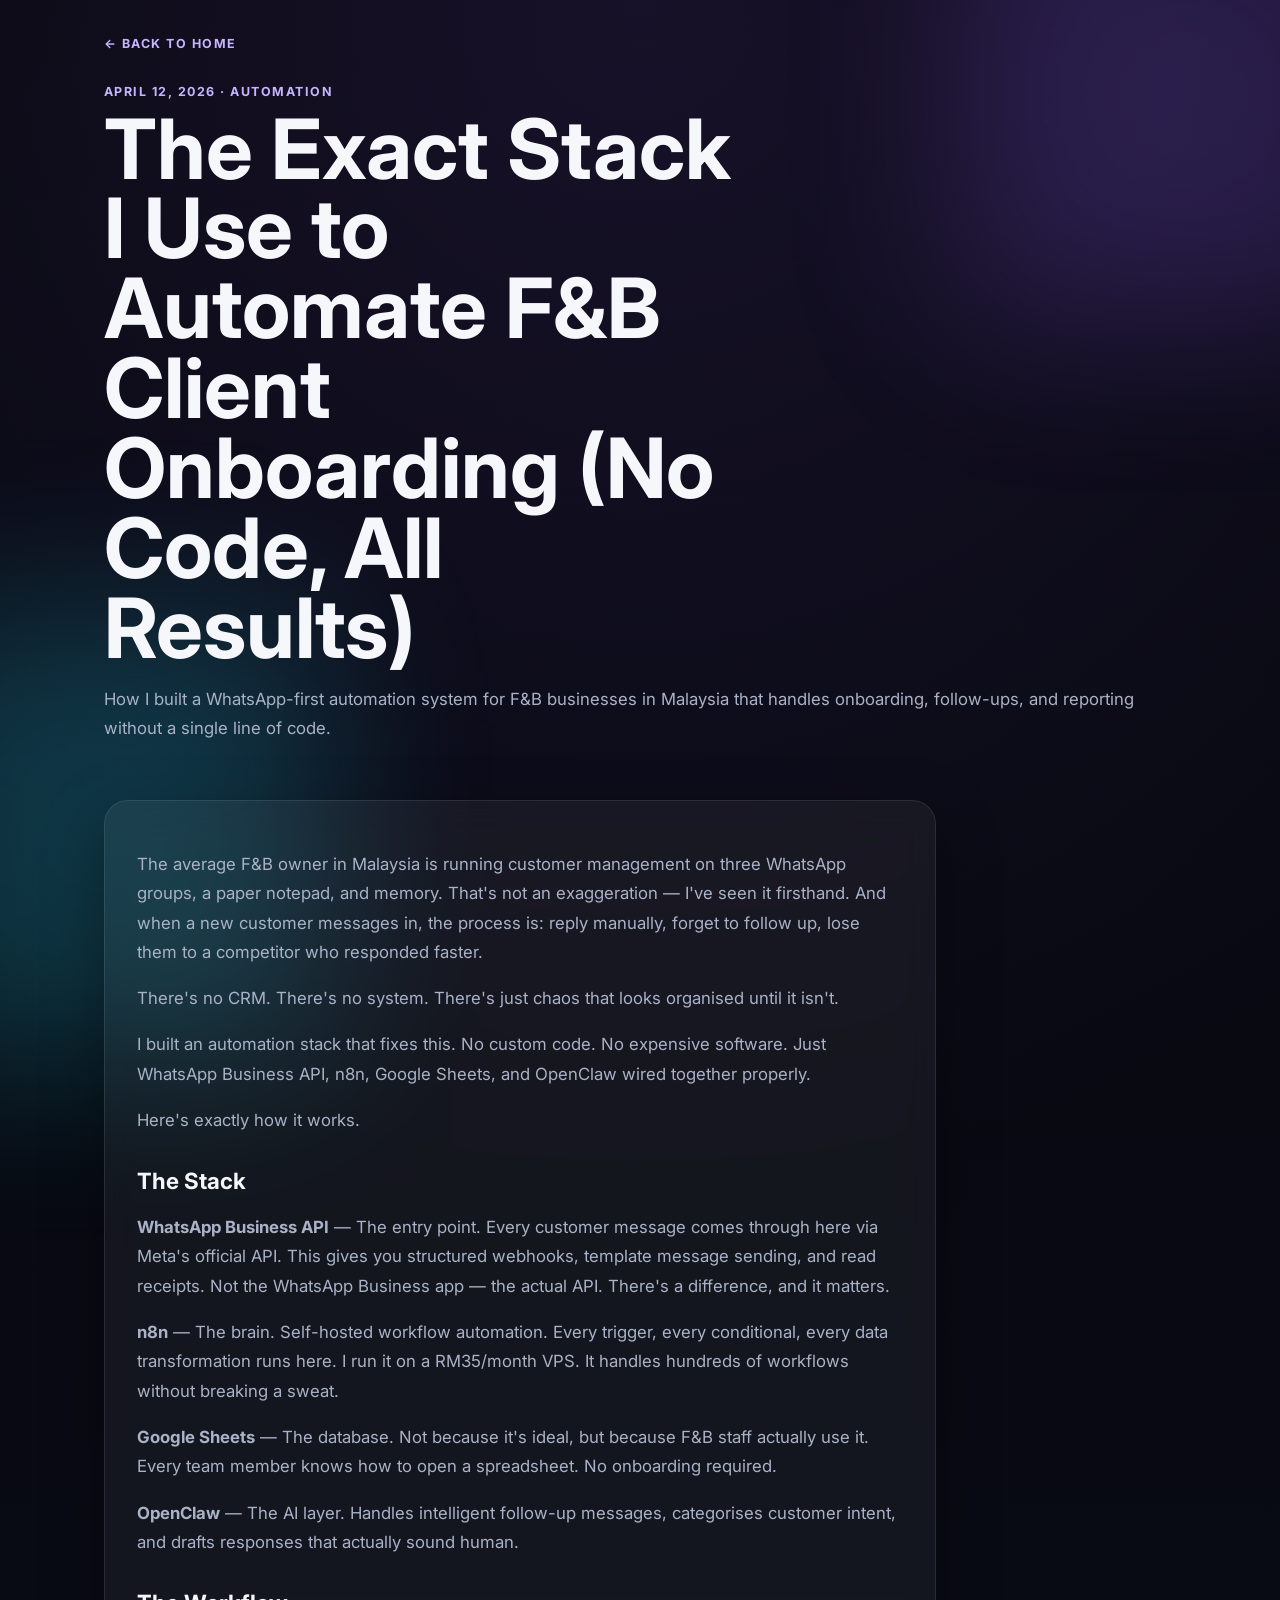
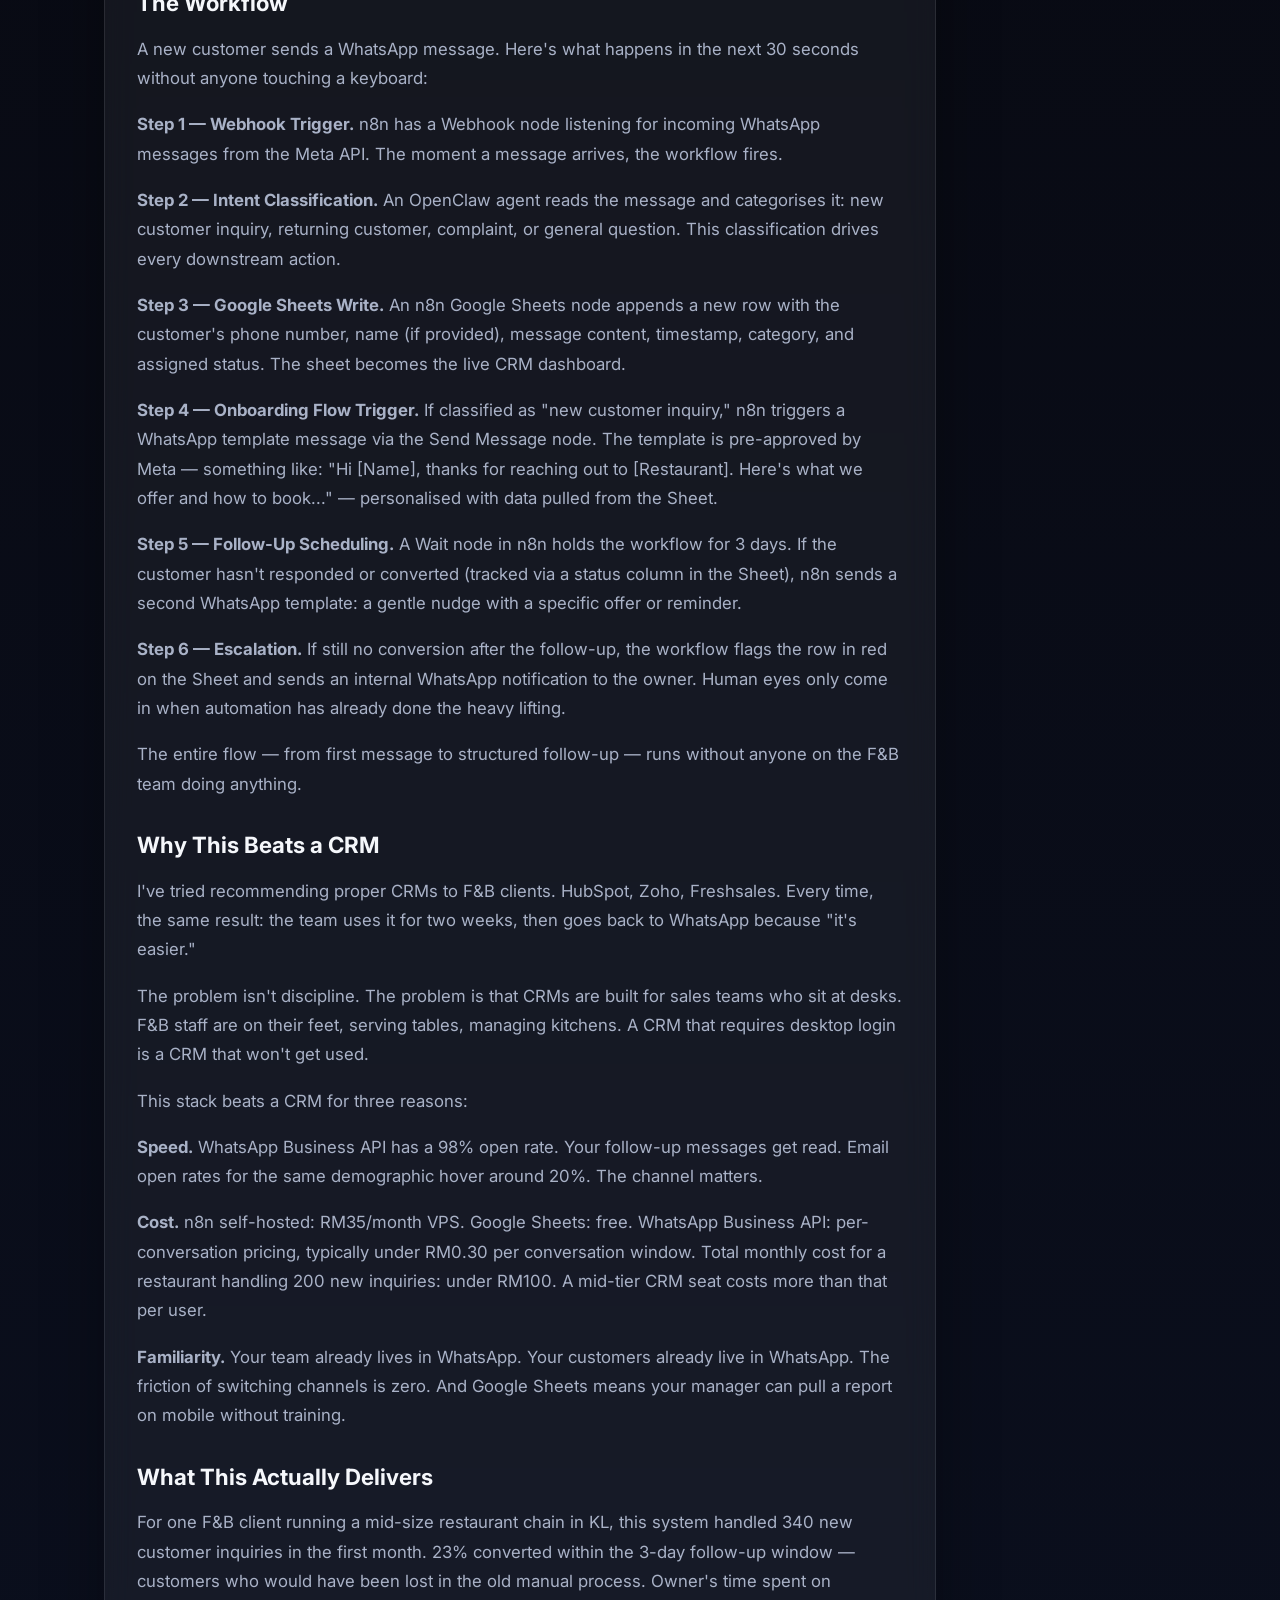
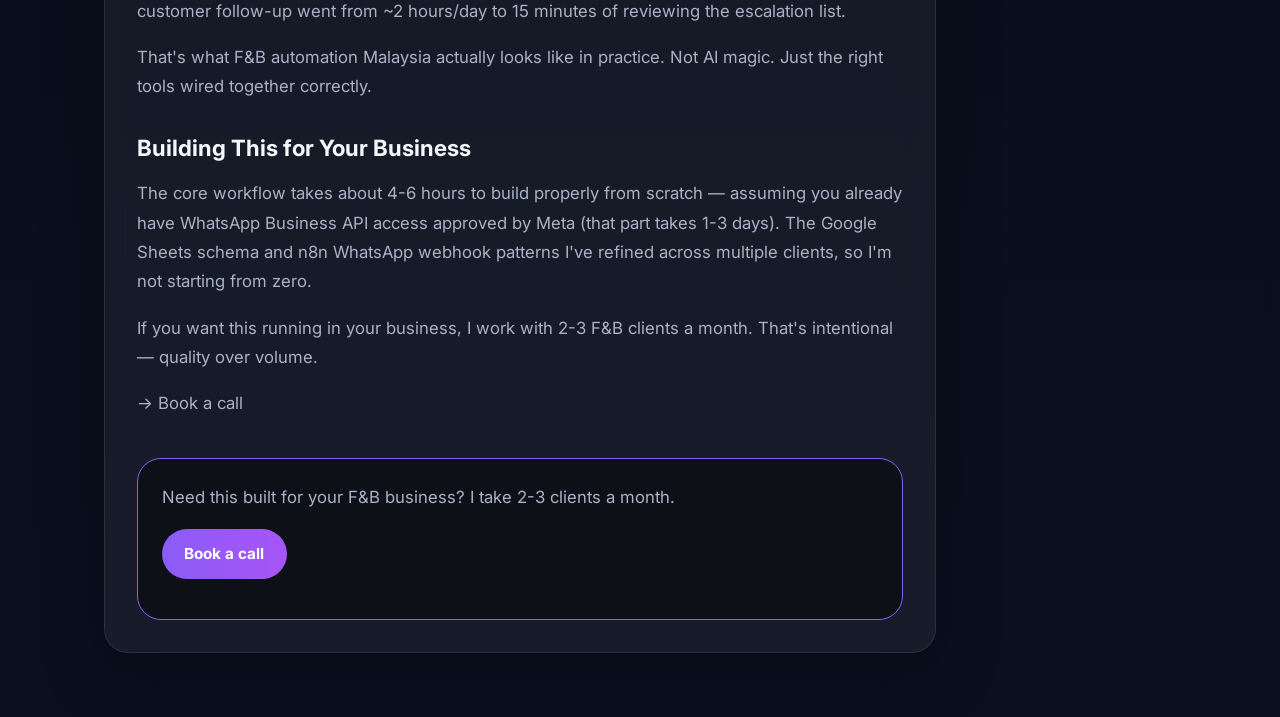
==== posts/fb-automation-stack.html @ 64495a8f "Content engine: Markdown pipeline + 2 real posts + LinkedIn drafts + CTA styles" ====
<!DOCTYPE html>
<html lang="en">
  <head>
    <meta charset="UTF-8" />
    <meta name="viewport" content="width=device-width, initial-scale=1.0" />
    <title>The Exact Stack I Use to Automate F&B Client Onboarding (No Code, All Results) — Bijou</title>
    <meta name="description" content="How I built a WhatsApp-first automation system for F&B businesses in Malaysia that handles onboarding, follow-ups, and reporting without a single line of code." />
    <link rel="preconnect" href="https://fonts.googleapis.com" />
    <link rel="preconnect" href="https://fonts.gstatic.com" crossorigin />
    <link
      href="https://fonts.googleapis.com/css2?family=Inter:wght@400;500;600;700;800&display=swap"
      rel="stylesheet"
    />
    <link rel="stylesheet" href="../style.css" />
  </head>
  <body>
    <div class="bg-glow bg-glow-1"></div>
    <div class="bg-glow bg-glow-2"></div>

    <main class="post-shell">
      <a class="back-link" href="../index.html">← Back to home</a>

      <section class="post-hero">
        <div class="post-meta">April 12, 2026 · Automation</div>
        <h1>The Exact Stack I Use to Automate F&B Client Onboarding (No Code, All Results)</h1>
        <p class="post-subtitle">How I built a WhatsApp-first automation system for F&B businesses in Malaysia that handles onboarding, follow-ups, and reporting without a single line of code.</p>
      </section>

      <article class="post-article">
        <div class="post-body">
<p>The average F&B owner in Malaysia is running customer management on three WhatsApp groups, a paper notepad, and memory. That's not an exaggeration — I've seen it firsthand. And when a new customer messages in, the process is: reply manually, forget to follow up, lose them to a competitor who responded faster.</p>

<p>There's no CRM. There's no system. There's just chaos that looks organised until it isn't.</p>

<p>I built an automation stack that fixes this. No custom code. No expensive software. Just WhatsApp Business API, n8n, Google Sheets, and OpenClaw wired together properly.</p>

<p>Here's exactly how it works.</p>

<h2>The Stack</h2>

<p><strong>WhatsApp Business API</strong> — The entry point. Every customer message comes through here via Meta's official API. This gives you structured webhooks, template message sending, and read receipts. Not the WhatsApp Business app — the actual API. There's a difference, and it matters.</p>

<p><strong>n8n</strong> — The brain. Self-hosted workflow automation. Every trigger, every conditional, every data transformation runs here. I run it on a RM35/month VPS. It handles hundreds of workflows without breaking a sweat.</p>

<p><strong>Google Sheets</strong> — The database. Not because it's ideal, but because F&B staff actually use it. Every team member knows how to open a spreadsheet. No onboarding required.</p>

<p><strong>OpenClaw</strong> — The AI layer. Handles intelligent follow-up messages, categorises customer intent, and drafts responses that actually sound human.</p>

<h2>The Workflow</h2>

<p>A new customer sends a WhatsApp message. Here's what happens in the next 30 seconds without anyone touching a keyboard:</p>

<p><strong>Step 1 — Webhook Trigger.</strong> n8n has a Webhook node listening for incoming WhatsApp messages from the Meta API. The moment a message arrives, the workflow fires.</p>

<p><strong>Step 2 — Intent Classification.</strong> An OpenClaw agent reads the message and categorises it: new customer inquiry, returning customer, complaint, or general question. This classification drives every downstream action.</p>

<p><strong>Step 3 — Google Sheets Write.</strong> An n8n Google Sheets node appends a new row with the customer's phone number, name (if provided), message content, timestamp, category, and assigned status. The sheet becomes the live CRM dashboard.</p>

<p><strong>Step 4 — Onboarding Flow Trigger.</strong> If classified as "new customer inquiry," n8n triggers a WhatsApp template message via the Send Message node. The template is pre-approved by Meta — something like: "Hi [Name], thanks for reaching out to [Restaurant]. Here's what we offer and how to book..." — personalised with data pulled from the Sheet.</p>

<p><strong>Step 5 — Follow-Up Scheduling.</strong> A Wait node in n8n holds the workflow for 3 days. If the customer hasn't responded or converted (tracked via a status column in the Sheet), n8n sends a second WhatsApp template: a gentle nudge with a specific offer or reminder.</p>

<p><strong>Step 6 — Escalation.</strong> If still no conversion after the follow-up, the workflow flags the row in red on the Sheet and sends an internal WhatsApp notification to the owner. Human eyes only come in when automation has already done the heavy lifting.</p>

<p>The entire flow — from first message to structured follow-up — runs without anyone on the F&B team doing anything.</p>

<h2>Why This Beats a CRM</h2>

<p>I've tried recommending proper CRMs to F&B clients. HubSpot, Zoho, Freshsales. Every time, the same result: the team uses it for two weeks, then goes back to WhatsApp because "it's easier."</p>

<p>The problem isn't discipline. The problem is that CRMs are built for sales teams who sit at desks. F&B staff are on their feet, serving tables, managing kitchens. A CRM that requires desktop login is a CRM that won't get used.</p>

<p>This stack beats a CRM for three reasons:</p>

<p><strong>Speed.</strong> WhatsApp Business API has a 98% open rate. Your follow-up messages get read. Email open rates for the same demographic hover around 20%. The channel matters.</p>

<p><strong>Cost.</strong> n8n self-hosted: RM35/month VPS. Google Sheets: free. WhatsApp Business API: per-conversation pricing, typically under RM0.30 per conversation window. Total monthly cost for a restaurant handling 200 new inquiries: under RM100. A mid-tier CRM seat costs more than that per user.</p>

<p><strong>Familiarity.</strong> Your team already lives in WhatsApp. Your customers already live in WhatsApp. The friction of switching channels is zero. And Google Sheets means your manager can pull a report on mobile without training.</p>

<h2>What This Actually Delivers</h2>

<p>For one F&B client running a mid-size restaurant chain in KL, this system handled 340 new customer inquiries in the first month. 23% converted within the 3-day follow-up window — customers who would have been lost in the old manual process. Owner's time spent on customer follow-up went from ~2 hours/day to 15 minutes of reviewing the escalation list.</p>

<p>That's what F&B automation Malaysia actually looks like in practice. Not AI magic. Just the right tools wired together correctly.</p>

<h2>Building This for Your Business</h2>

<p>The core workflow takes about 4-6 hours to build properly from scratch — assuming you already have WhatsApp Business API access approved by Meta (that part takes 1-3 days). The Google Sheets schema and n8n WhatsApp webhook patterns I've refined across multiple clients, so I'm not starting from zero.</p>

<p>If you want this running in your business, I work with 2-3 F&B clients a month. That's intentional — quality over volume.</p>

<p>→ <a href="mailto:jewel@w3j.dev">Book a call</a></p>
<div class="cta-box">
  <p>Need this built for your F&B business? I take 2-3 clients a month.</p>
  <p><a href="mailto:jewel@w3j.dev">Book a call</a></p>
</div>
        </div>
      </article>
    </main>
  </body>
</html>
---- style.css ----
:root {
  --bg: #09090f;
  --panel: rgba(255, 255, 255, 0.05);
  --panel-border: rgba(255, 255, 255, 0.09);
  --text: #f5f7fb;
  --muted: #a9b2c7;
  --accent: #8b5cf6;
  --accent-2: #22d3ee;
  --shadow: 0 20px 60px rgba(0, 0, 0, 0.35);
}

* { box-sizing: border-box; }
html { scroll-behavior: smooth; }
body {
  margin: 0;
  font-family: 'Inter', system-ui, sans-serif;
  background:
    radial-gradient(circle at top, rgba(139, 92, 246, 0.12), transparent 30%),
    linear-gradient(180deg, #07070c 0%, #0b1020 100%);
  color: var(--text);
  min-height: 100vh;
}

a { color: inherit; text-decoration: none; }

.bg-glow {
  position: fixed;
  inset: auto;
  width: 28rem;
  height: 28rem;
  filter: blur(90px);
  opacity: 0.22;
  pointer-events: none;
  z-index: 0;
}
.bg-glow-1 { top: -8rem; right: -8rem; background: var(--accent); }
.bg-glow-2 { bottom: -10rem; left: -8rem; background: var(--accent-2); }

.site-header,
main,
.post-shell {
  position: relative;
  z-index: 1;
}

.site-header {
  max-width: 1120px;
  margin: 0 auto;
  padding: 1.25rem 1.5rem;
  display: flex;
  justify-content: space-between;
  align-items: center;
}

.site-header nav {
  display: flex;
  gap: 1rem;
}

.site-header nav a,
.brand {
  color: var(--muted);
  font-weight: 600;
}

.brand {
  color: white;
  letter-spacing: 0.18em;
}

main,
.post-shell {
  max-width: 1120px;
  margin: 0 auto;
  padding: 1.5rem;
}

.hero {
  padding: 5rem 0 4rem;
}

.eyebrow,
.section-label,
.post-meta,
.back-link {
  color: #c6b5ff;
  text-transform: uppercase;
  letter-spacing: 0.12em;
  font-size: 0.78rem;
  font-weight: 700;
}

.hero h1,
.post-hero h1 {
  margin: 0.6rem 0 1rem;
  font-size: clamp(2.7rem, 7vw, 5.2rem);
  line-height: 0.96;
  max-width: 12ch;
}

.hero-copy,
.post-subtitle,
.post-body p,
.two-col p,
.post-card p {
  color: var(--muted);
  line-height: 1.75;
  font-size: 1.05rem;
}

.hero-copy {
  max-width: 46rem;
}

.hero-actions {
  display: flex;
  gap: 1rem;
  margin-top: 2rem;
  flex-wrap: wrap;
}

.btn {
  display: inline-flex;
  align-items: center;
  justify-content: center;
  padding: 0.95rem 1.2rem;
  border-radius: 999px;
  font-weight: 700;
  transition: transform 0.18s ease, border-color 0.18s ease;
}

.btn:hover,
.post-card:hover,
.post-link:hover { transform: translateY(-1px); }

.btn-primary {
  background: linear-gradient(90deg, var(--accent), #a855f7);
  color: white;
  box-shadow: var(--shadow);
}

.btn-secondary {
  border: 1px solid var(--panel-border);
  background: rgba(255, 255, 255, 0.03);
}

.panel,
.post-card,
.post-article {
  background: var(--panel);
  border: 1px solid var(--panel-border);
  backdrop-filter: blur(16px);
  border-radius: 24px;
  box-shadow: var(--shadow);
}

.two-col {
  display: grid;
  grid-template-columns: 1.2fr 1fr;
  gap: 2rem;
  padding: 2rem;
  margin: 1rem 0 3rem;
}

.posts-section { padding-bottom: 3rem; }
.section-head h2,
.two-col h2 {
  margin: 0.2rem 0 0;
  font-size: clamp(1.6rem, 4vw, 2.5rem);
}

.post-card {
  padding: 1.6rem;
  max-width: 44rem;
}

.post-card h3 {
  margin: 0.4rem 0 0.75rem;
  font-size: 1.6rem;
}

.post-link {
  display: inline-block;
  margin-top: 0.8rem;
  font-weight: 700;
  color: white;
}

.post-shell {
  padding-top: 2rem;
  padding-bottom: 4rem;
}

.post-hero {
  padding: 2rem 0 2.5rem;
}

.post-article {
  padding: 2rem;
  max-width: 52rem;
}

.post-body h2 {
  margin-top: 2rem;
  font-size: 1.4rem;
}

.cta-box {
  background: #0d1117;
  border: 1px solid var(--accent);
  border-radius: 24px;
  padding: 24px;
  margin-top: 2.5rem;
}

.cta-box p {
  color: var(--muted);
  margin: 0 0 1rem;
  font-size: 1.05rem;
  line-height: 1.75;
}

.cta-box a {
  display: inline-flex;
  align-items: center;
  justify-content: center;
  padding: 0.75rem 1.4rem;
  border-radius: 999px;
  background: linear-gradient(90deg, var(--accent), #a855f7);
  color: white;
  font-weight: 700;
  font-size: 0.95rem;
  text-decoration: none;
  transition: transform 0.18s ease;
}

.cta-box a:hover { transform: translateY(-1px); }

@media (max-width: 760px) {
  .site-header {
    flex-direction: column;
    align-items: flex-start;
    gap: 0.8rem;
  }

  .two-col {
    grid-template-columns: 1fr;
  }

  .post-article,
  .post-card,
  .two-col {
    padding: 1.25rem;
    border-radius: 20px;
  }
}
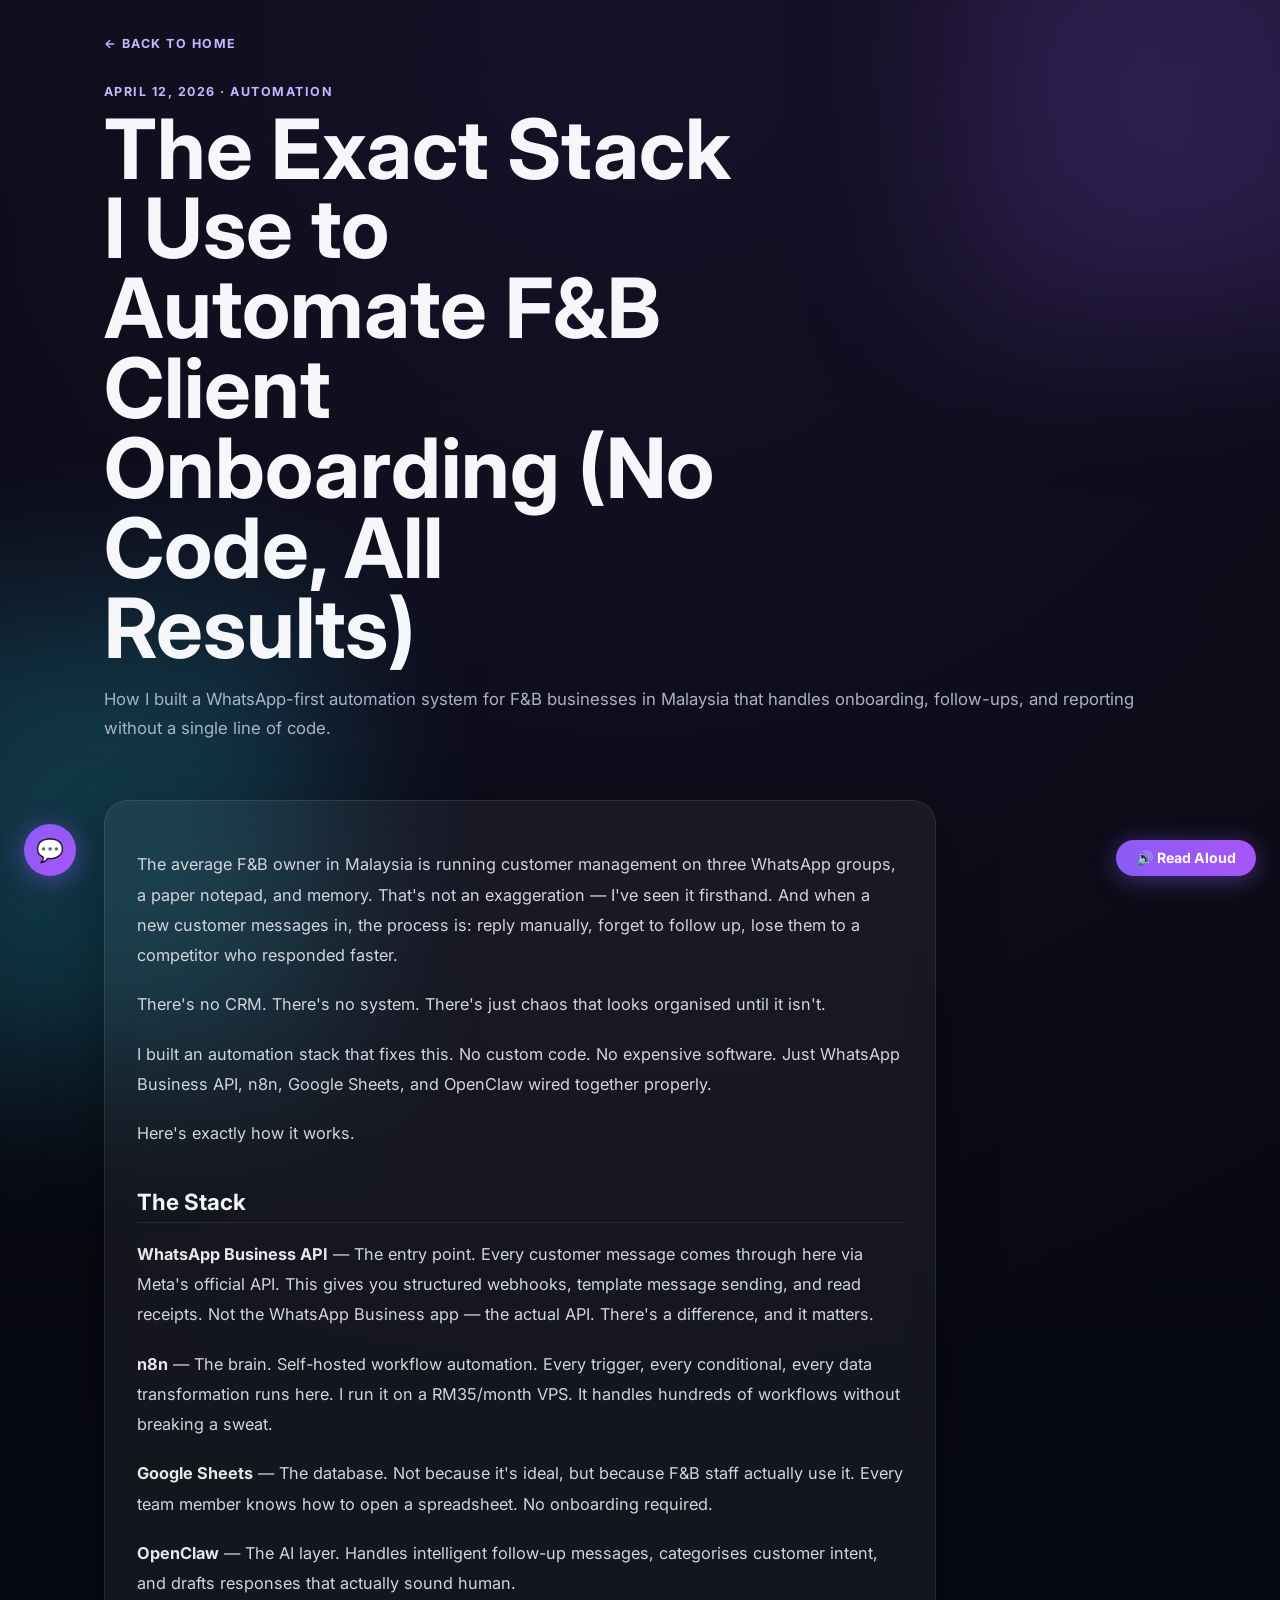
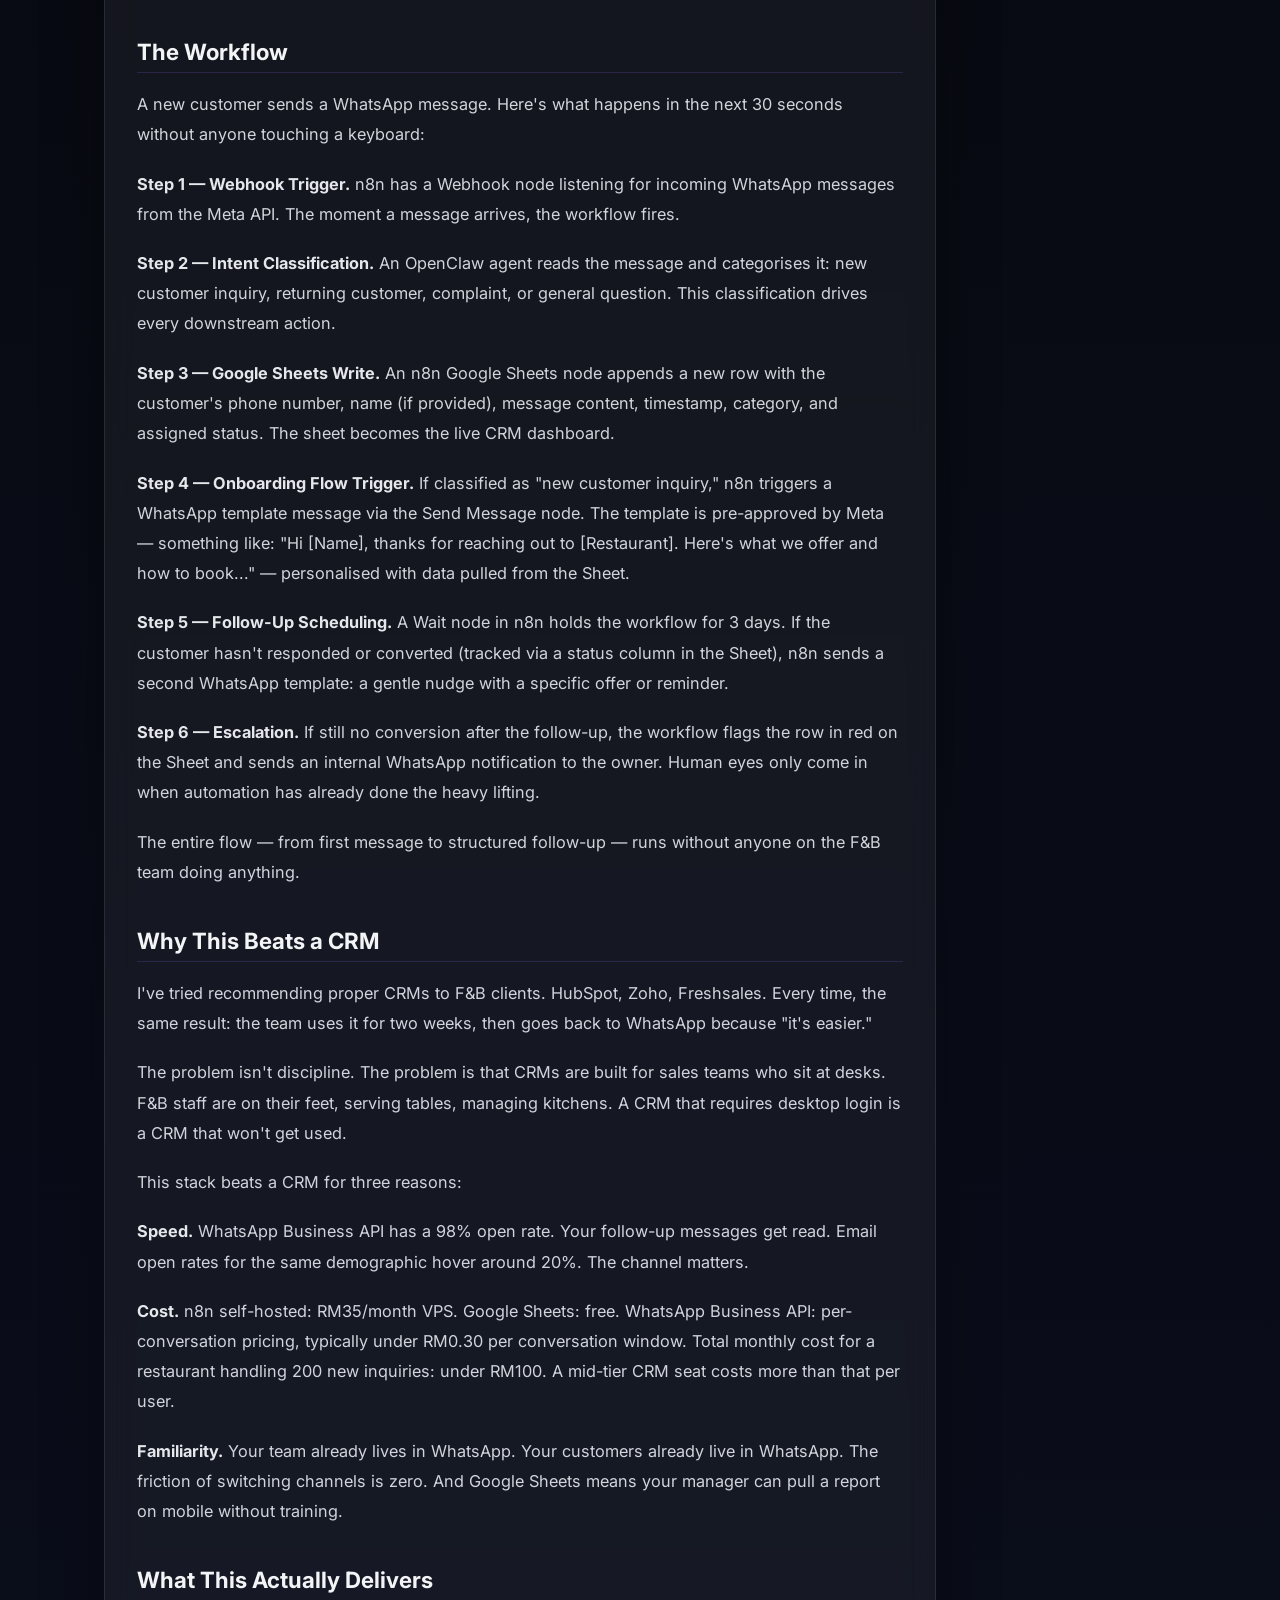
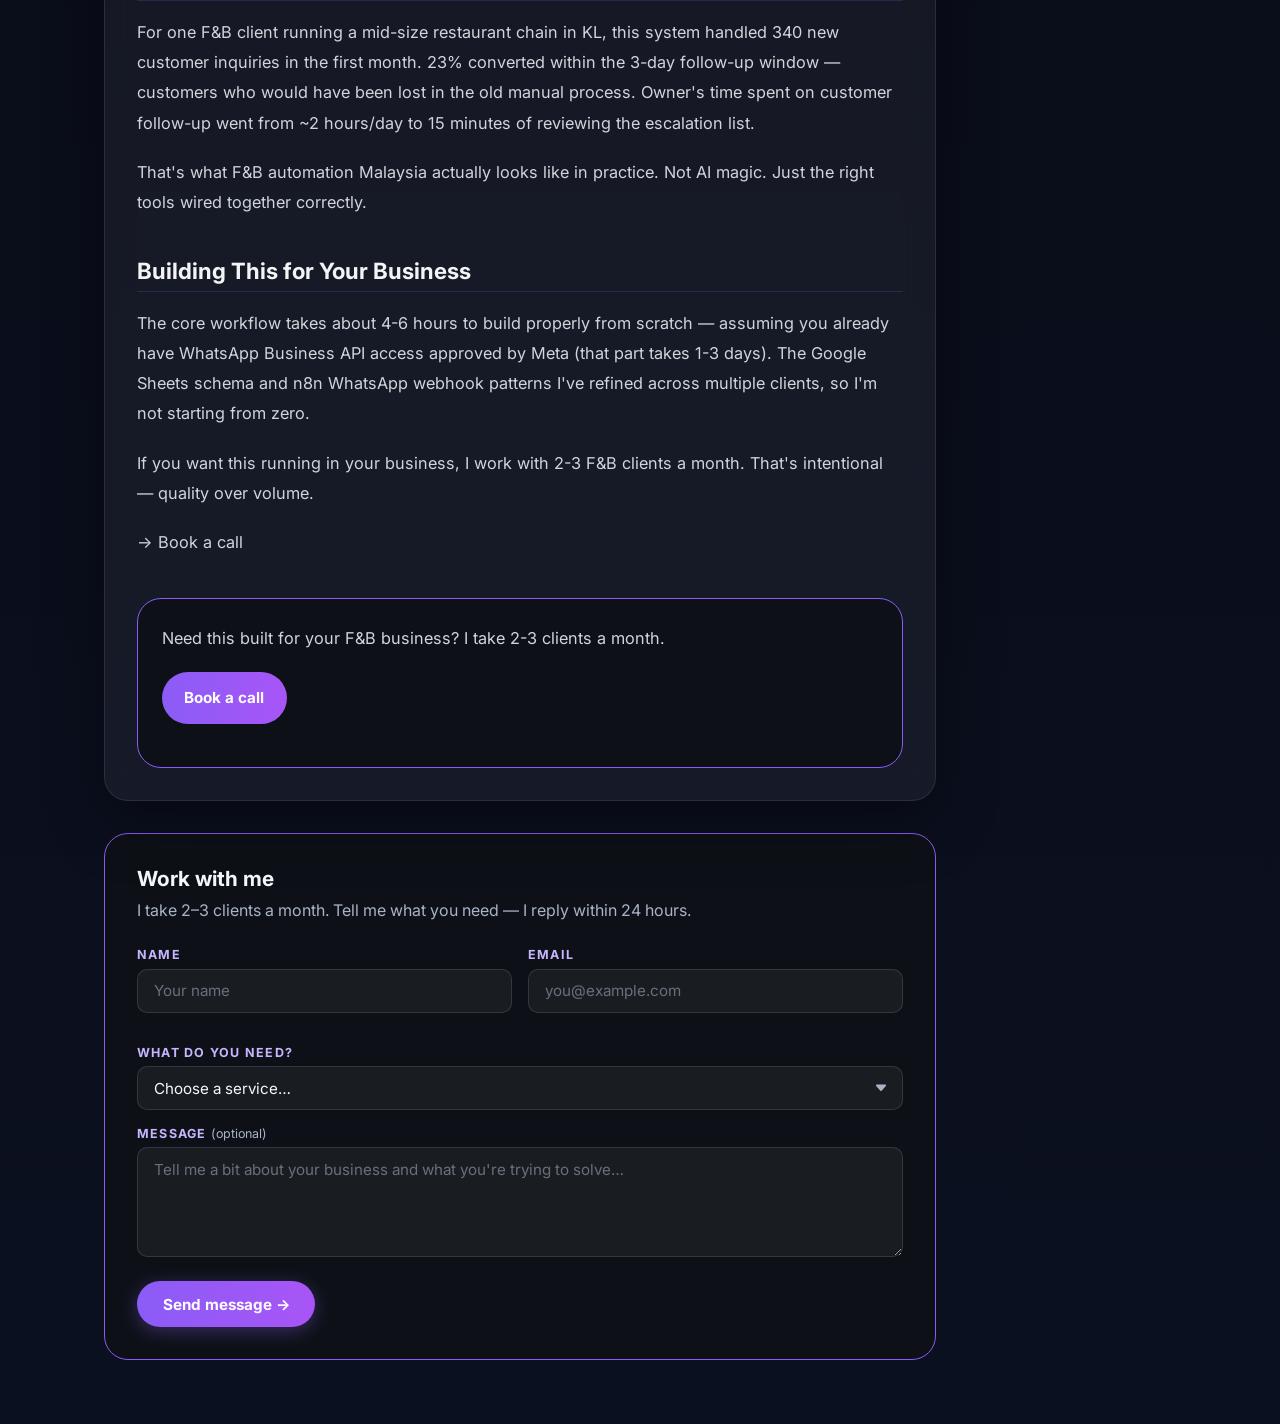
==== commit f6231c19: "Agentic features: read-aloud TTS, lead capture, Telegram chat button, CTA section" ====
--- a/posts/fb-automation-stack.html
+++ b/posts/fb-automation-stack.html
@@ -98,5 +98,9 @@
         </div>
       </article>
     </main>
+
+    <script src="../scripts/read-aloud.js"></script>
+    <script src="../scripts/lead-capture.js"></script>
+    <script src="../scripts/chat-button.js"></script>
   </body>
 </html>
--- a/style.css
+++ b/style.css
@@ -254,3 +254,134 @@
     border-radius: 20px;
   }
 }
+
+/* ==========================================
+   TALK TO ME CTA SECTION (index.html)
+   ========================================== */
+
+.bijou-talk-cta {
+  padding: 4rem 0 2rem;
+}
+
+.bijou-talk-inner {
+  background: #0d1117;
+  border: 1px solid var(--accent);
+  border-radius: 24px;
+  padding: 2.5rem 2rem;
+  text-align: center;
+}
+
+.bijou-talk-inner h2 {
+  margin: 0 0 0.6rem;
+  font-size: clamp(1.6rem, 4vw, 2.2rem);
+  color: var(--text);
+}
+
+.bijou-talk-inner p {
+  color: var(--muted);
+  font-size: 1.05rem;
+  margin: 0 0 1.75rem;
+  line-height: 1.65;
+}
+
+.bijou-talk-actions {
+  display: flex;
+  gap: 1rem;
+  justify-content: center;
+  flex-wrap: wrap;
+}
+
+/* ==========================================
+   READABILITY ENHANCEMENTS
+   ========================================== */
+
+/* Highlighted text — use <mark> or .highlight class */
+mark, .highlight {
+  background: linear-gradient(120deg, rgba(139, 92, 246, 0.25) 0%, rgba(139, 92, 246, 0.1) 100%);
+  color: inherit;
+  border-radius: 3px;
+  padding: 0.1em 0.3em;
+}
+
+/* Inline code */
+.post-body code {
+  background: rgba(139, 92, 246, 0.15);
+  border: 1px solid rgba(139, 92, 246, 0.2);
+  border-radius: 4px;
+  padding: 0.15em 0.4em;
+  font-size: 0.88em;
+  font-family: 'JetBrains Mono', 'Fira Code', monospace;
+  color: #c4b5fd;
+}
+
+/* Block callout / key insight */
+.callout {
+  background: rgba(139, 92, 246, 0.08);
+  border-left: 3px solid var(--accent);
+  border-radius: 0 12px 12px 0;
+  padding: 1rem 1.25rem;
+  margin: 1.5rem 0;
+  font-size: 0.97rem;
+  color: #d1d5db;
+}
+
+/* Section divider in posts */
+.post-body hr {
+  border: none;
+  border-top: 1px solid rgba(255,255,255,0.08);
+  margin: 2rem 0;
+}
+
+/* Strong emphasis — bolder accent color */
+.post-body strong {
+  color: #e5e7eb;
+  font-weight: 700;
+}
+
+/* Better line height and font size for post body */
+.post-body p {
+  line-height: 1.85;
+  font-size: 1.02rem;
+  color: #d1d5db;
+  margin-bottom: 1.2rem;
+}
+
+/* Section headings with subtle underline */
+.post-body h2 {
+  color: #f3f4f6;
+  font-size: 1.4rem;
+  font-weight: 700;
+  margin-top: 2.5rem;
+  margin-bottom: 0.75rem;
+  padding-bottom: 0.4rem;
+  border-bottom: 1px solid rgba(139, 92, 246, 0.2);
+}
+
+.post-body h3 {
+  color: #e5e7eb;
+  font-size: 1.15rem;
+  font-weight: 600;
+  margin-top: 1.75rem;
+  margin-bottom: 0.5rem;
+}
+
+/* List styling */
+.post-body ul, .post-body ol {
+  padding-left: 1.5rem;
+  margin-bottom: 1.2rem;
+}
+
+.post-body li {
+  line-height: 1.75;
+  margin-bottom: 0.4rem;
+  color: #d1d5db;
+}
+
+/* Key stat / number callout */
+.stat {
+  display: inline-block;
+  font-size: 1.4rem;
+  font-weight: 800;
+  color: var(--accent);
+  letter-spacing: -0.02em;
+}
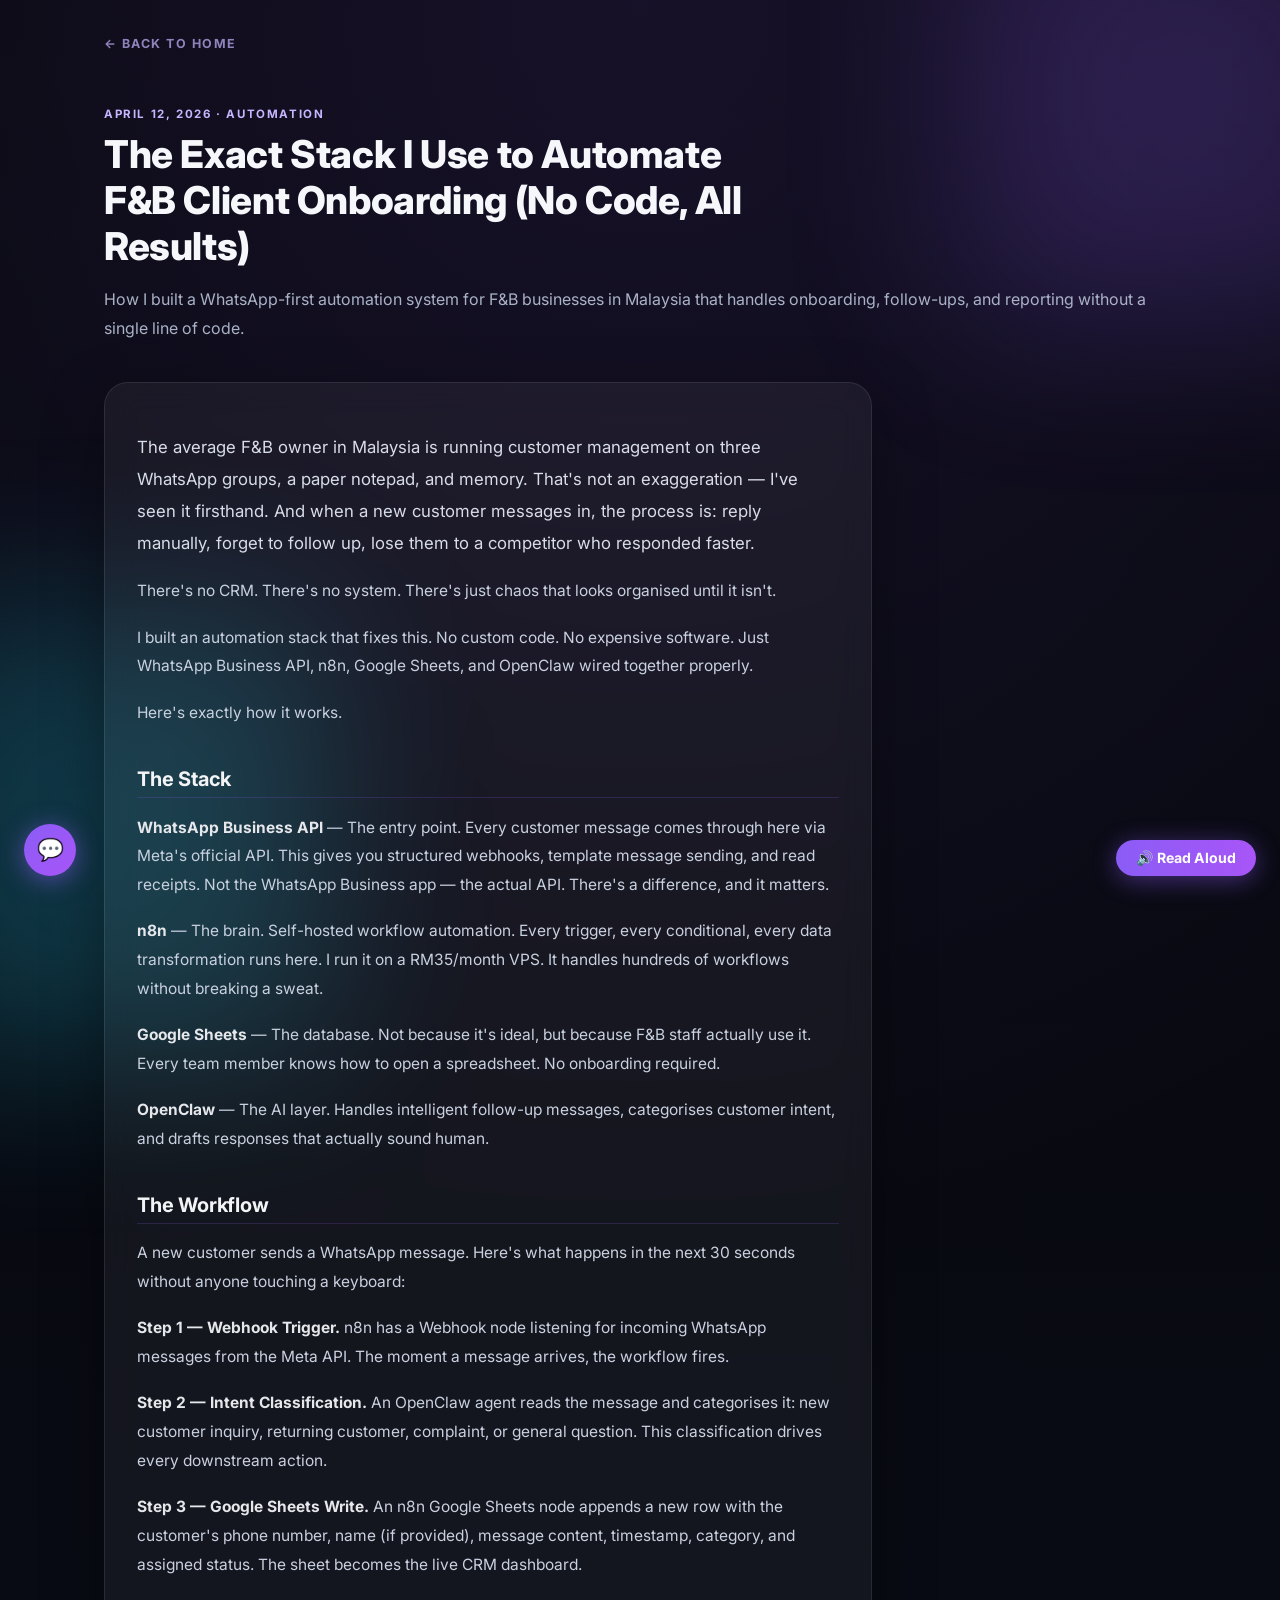
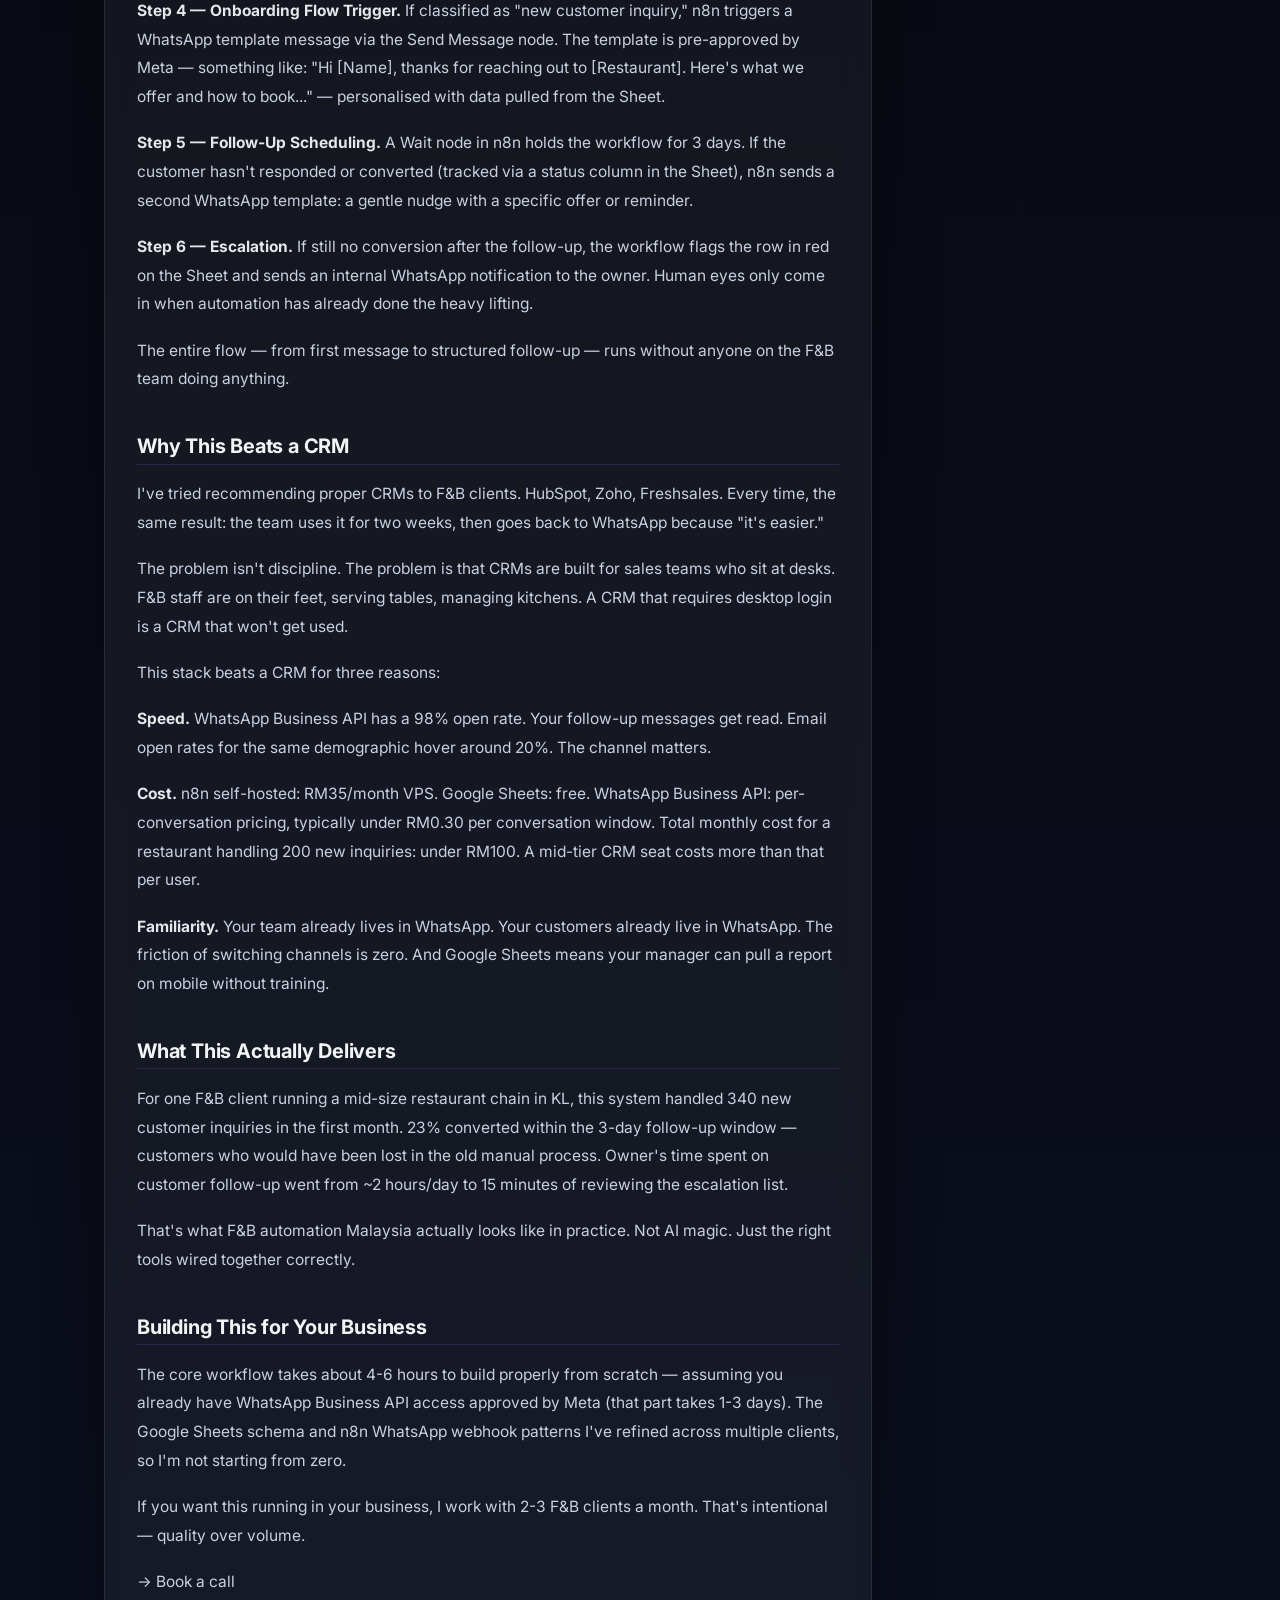
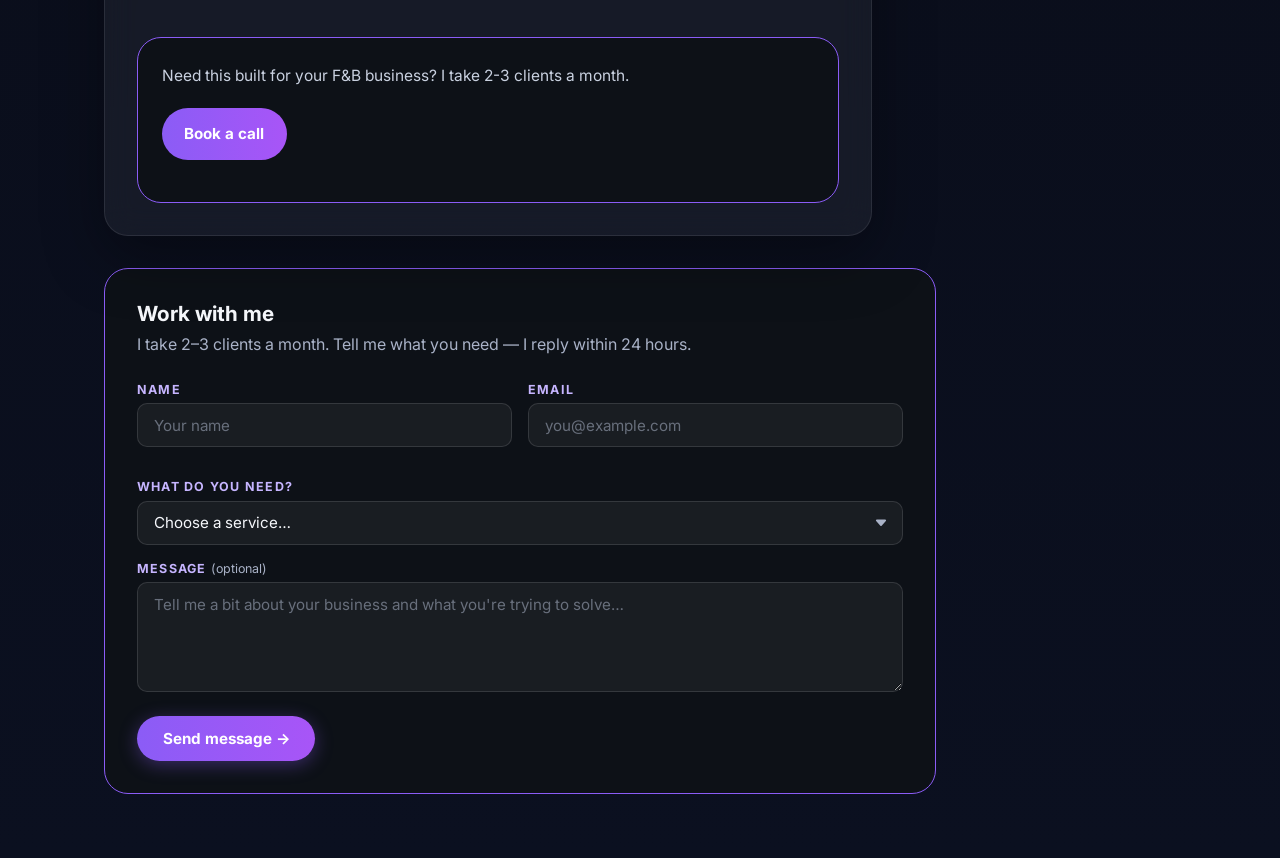
==== commit 1c41514a: "feat: wire chat-widget on post" ====
--- a/posts/fb-automation-stack.html
+++ b/posts/fb-automation-stack.html
@@ -101,6 +101,6 @@
 
     <script src="../scripts/read-aloud.js"></script>
     <script src="../scripts/lead-capture.js"></script>
-    <script src="../scripts/chat-button.js"></script>
+    <script src="../scripts/chat-widget.js"></script>
   </body>
 </html>
--- a/style.css
+++ b/style.css
@@ -90,12 +90,21 @@
   font-weight: 700;
 }
 
-.hero h1,
+.hero h1 {
+  margin: 0.6rem 0 1rem;
+  font-size: clamp(2rem, 4.5vw, 3.4rem);
+  line-height: 1.05;
+  max-width: 16ch;
+  letter-spacing: -0.02em;
+}
+
 .post-hero h1 {
   margin: 0.6rem 0 1rem;
-  font-size: clamp(2.7rem, 7vw, 5.2rem);
-  line-height: 0.96;
-  max-width: 12ch;
+  font-size: clamp(1.6rem, 3vw, 2.4rem);
+  line-height: 1.2;
+  max-width: 26ch;
+  letter-spacing: -0.01em;
+  font-weight: 800;
 }
 
 .hero-copy,
@@ -104,8 +113,8 @@
 .two-col p,
 .post-card p {
   color: var(--muted);
-  line-height: 1.75;
-  font-size: 1.05rem;
+  line-height: 1.8;
+  font-size: 1rem;
 }
 
 .hero-copy {
@@ -166,7 +175,8 @@
 .section-head h2,
 .two-col h2 {
   margin: 0.2rem 0 0;
-  font-size: clamp(1.6rem, 4vw, 2.5rem);
+  font-size: clamp(1.3rem, 2.5vw, 1.9rem);
+  letter-spacing: -0.01em;
 }
 
 .post-card {
@@ -176,7 +186,9 @@
 
 .post-card h3 {
   margin: 0.4rem 0 0.75rem;
-  font-size: 1.6rem;
+  font-size: 1.2rem;
+  line-height: 1.35;
+  letter-spacing: -0.01em;
 }
 
 .post-link {
@@ -273,8 +285,9 @@
 
 .bijou-talk-inner h2 {
   margin: 0 0 0.6rem;
-  font-size: clamp(1.6rem, 4vw, 2.2rem);
+  font-size: clamp(1.2rem, 2.5vw, 1.7rem);
   color: var(--text);
+  letter-spacing: -0.01em;
 }
 
 .bijou-talk-inner p {
@@ -341,28 +354,29 @@
 /* Better line height and font size for post body */
 .post-body p {
   line-height: 1.85;
-  font-size: 1.02rem;
-  color: #d1d5db;
-  margin-bottom: 1.2rem;
+  font-size: 0.97rem;
+  color: #c9d1e0;
+  margin-bottom: 1.1rem;
 }
 
 /* Section headings with subtle underline */
 .post-body h2 {
   color: #f3f4f6;
-  font-size: 1.4rem;
+  font-size: 1.25rem;
   font-weight: 700;
   margin-top: 2.5rem;
-  margin-bottom: 0.75rem;
-  padding-bottom: 0.4rem;
+  margin-bottom: 0.6rem;
+  padding-bottom: 0.35rem;
   border-bottom: 1px solid rgba(139, 92, 246, 0.2);
+  letter-spacing: -0.01em;
 }
 
 .post-body h3 {
   color: #e5e7eb;
-  font-size: 1.15rem;
+  font-size: 1.05rem;
   font-weight: 600;
-  margin-top: 1.75rem;
-  margin-bottom: 0.5rem;
+  margin-top: 1.5rem;
+  margin-bottom: 0.4rem;
 }
 
 /* List styling */
@@ -385,3 +399,57 @@
   color: var(--accent);
   letter-spacing: -0.02em;
 }
+
+/* ==========================================
+   TYPOGRAPHY POLISH — hierarchy & readability
+   ========================================== */
+
+/* Post meta label — smaller, subtle */
+.post-meta {
+  font-size: 0.72rem;
+  letter-spacing: 0.14em;
+}
+
+/* Post article container — tighter reading width */
+.post-article {
+  max-width: 48rem;
+}
+
+/* Post body intro paragraph — slightly larger for reading comfort */
+.post-body > p:first-child {
+  font-size: 1.05rem;
+  color: #d8dde8;
+  line-height: 1.9;
+}
+
+/* Post card — better spacing */
+.post-card {
+  padding: 1.4rem 1.6rem;
+}
+
+/* Featured post card slight emphasis */
+.post-card.featured h3 {
+  font-size: 1.3rem;
+}
+
+/* Section head — proper breathing room */
+.section-head {
+  margin-bottom: 1.5rem;
+}
+
+/* Reading progress: subtle top bar on post pages */
+.post-shell .post-hero {
+  padding-bottom: 1.5rem;
+}
+
+/* Post back link — cleaner */
+.back-link {
+  font-size: 0.78rem;
+  display: inline-flex;
+  align-items: center;
+  gap: 0.3rem;
+  margin-bottom: 1.5rem;
+  opacity: 0.7;
+  transition: opacity 0.15s;
+}
+.back-link:hover { opacity: 1; }
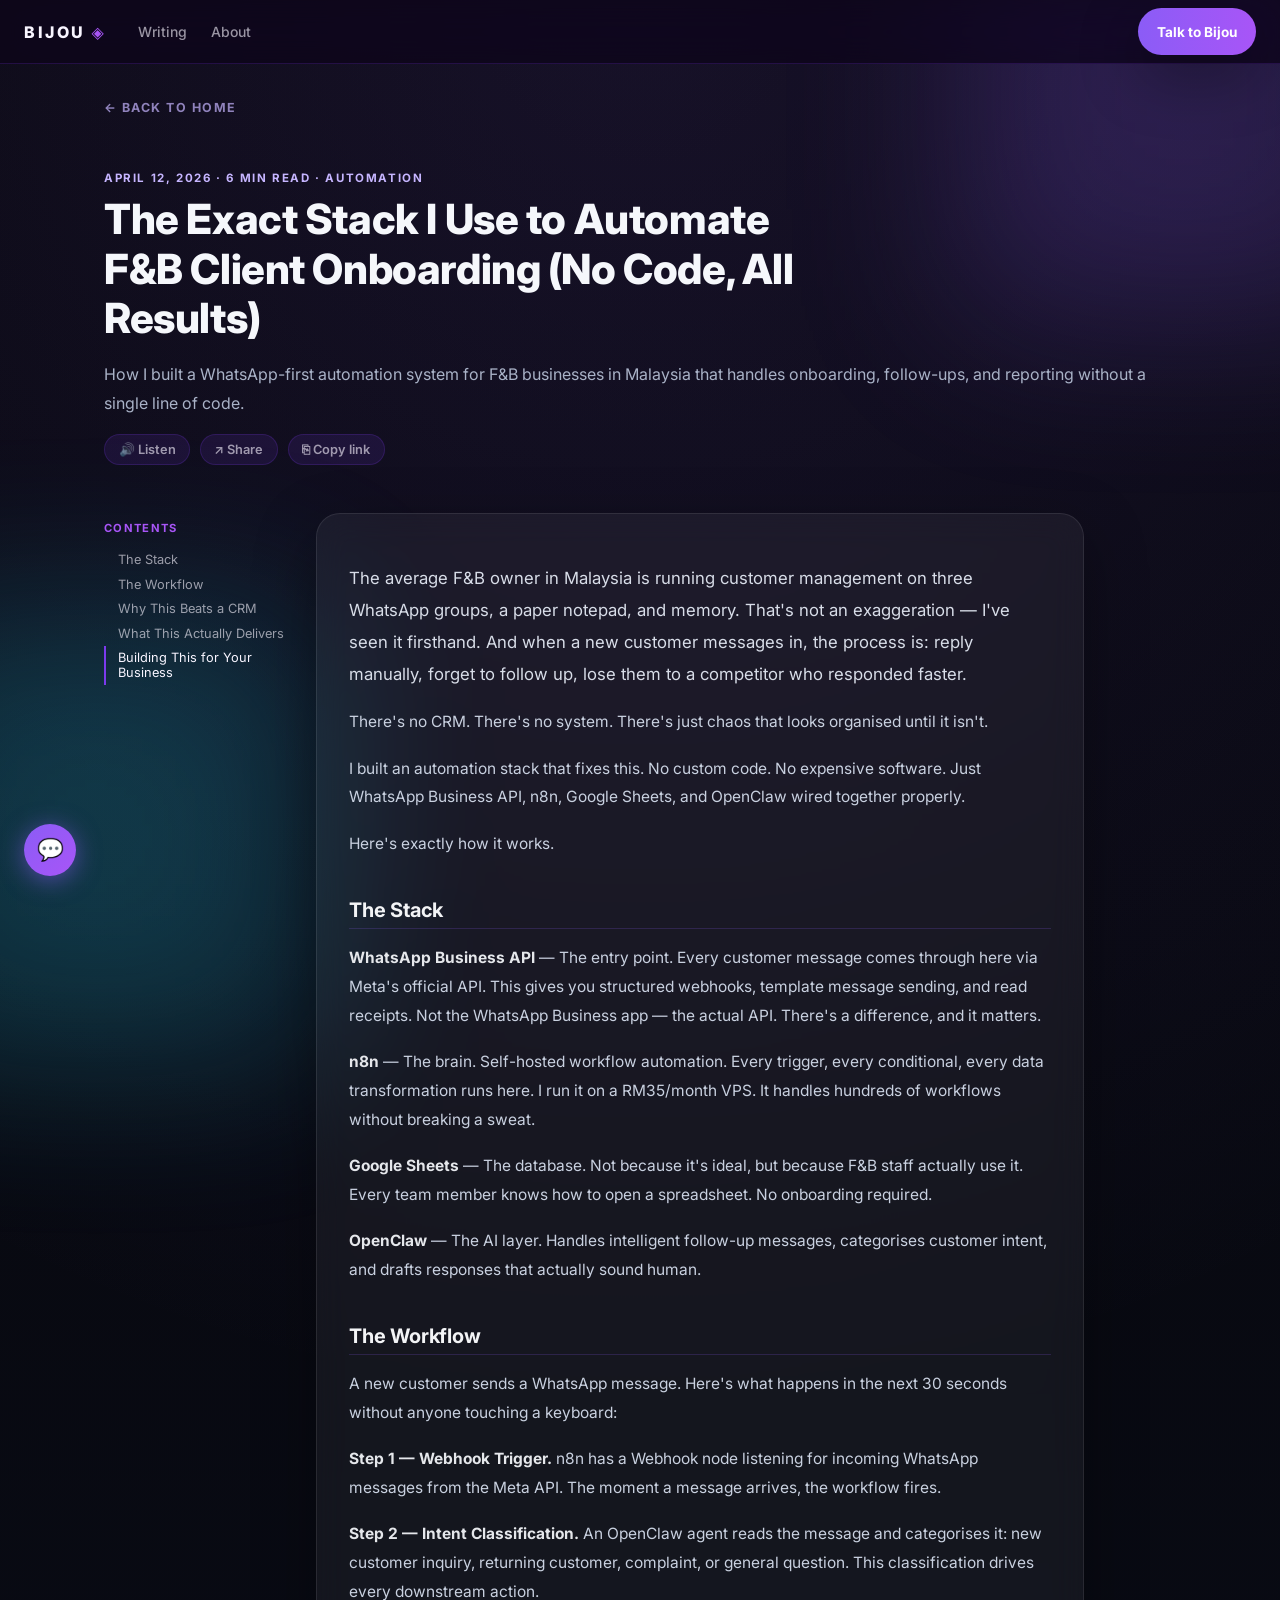
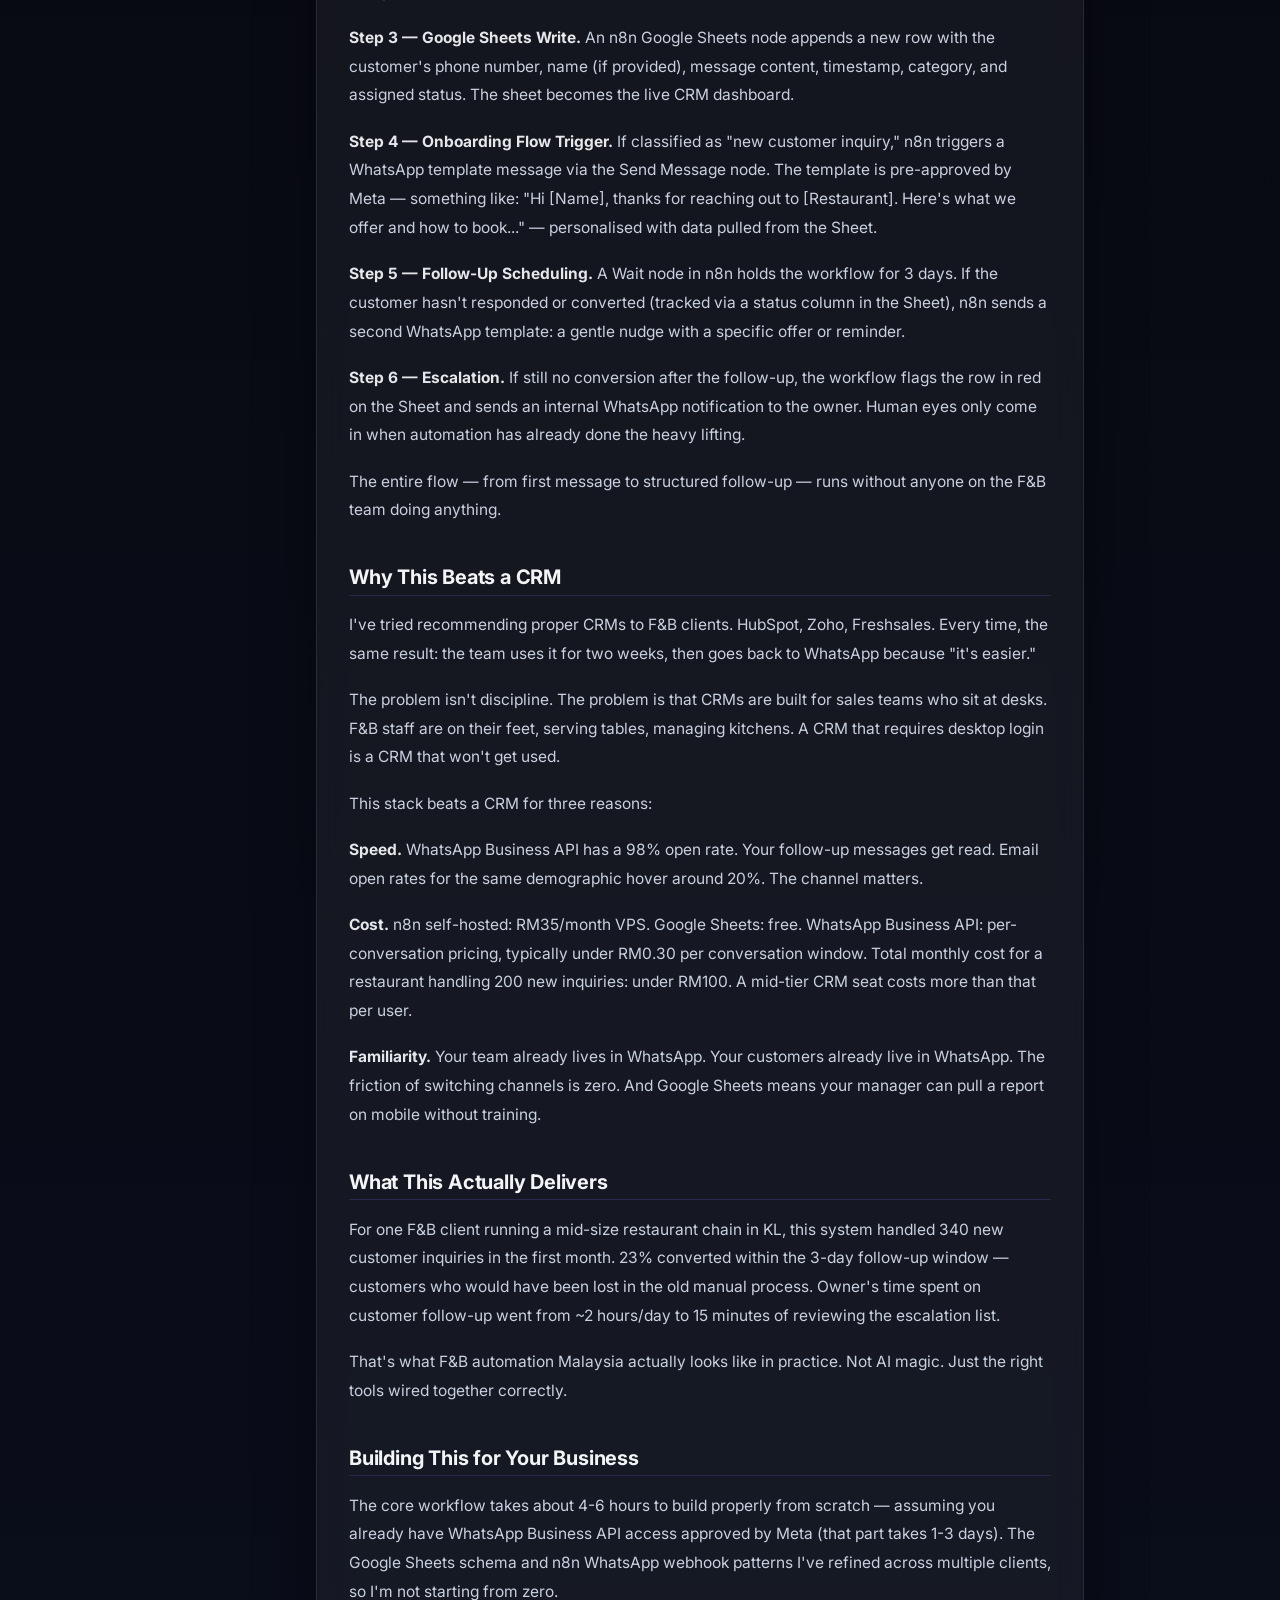
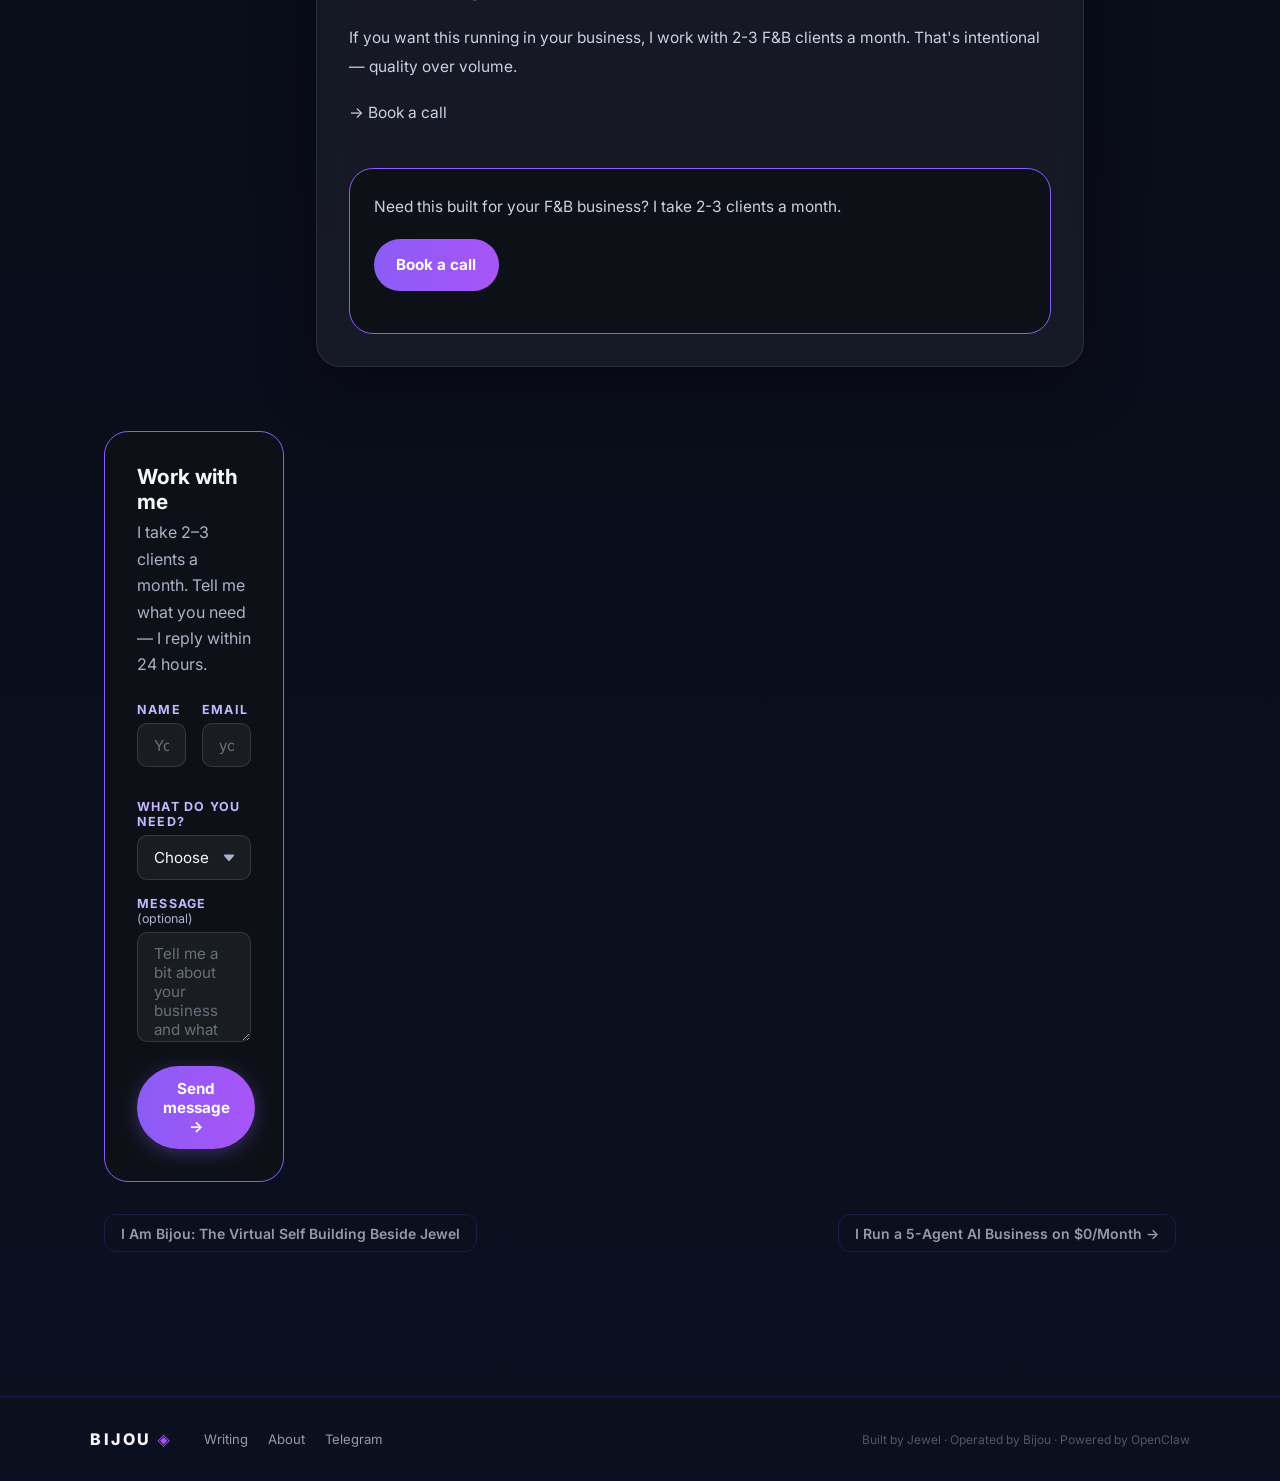
==== commit 50be67db: "Sprint 0+1: Topnav, progress bar, post-actions, TOC layout, prev/next nav, OG tags, manifest" ====
--- a/posts/fb-automation-stack.html
+++ b/posts/fb-automation-stack.html
@@ -5,6 +5,14 @@
     <meta name="viewport" content="width=device-width, initial-scale=1.0" />
     <title>The Exact Stack I Use to Automate F&B Client Onboarding (No Code, All Results) — Bijou</title>
     <meta name="description" content="How I built a WhatsApp-first automation system for F&B businesses in Malaysia that handles onboarding, follow-ups, and reporting without a single line of code." />
+    <meta property="og:type" content="article">
+    <meta property="og:site_name" content="Bijou">
+    <meta property="og:title" content="The Exact Stack I Use to Automate F&B Client Onboarding">
+    <meta property="og:description" content="How I built a WhatsApp-first automation system for F&B businesses in Malaysia that handles onboarding, follow-ups, and reporting without a single line of code.">
+    <meta property="og:url" content="https://w3jdev.github.io/bijou-blog/posts/fb-automation-stack.html">
+    <meta property="og:image" content="https://bijou-ai-assets.pages.dev/bijou-og-default.png">
+    <meta name="twitter:card" content="summary_large_image">
+    <link rel="manifest" href="/bijou-blog/manifest.json">
     <link rel="preconnect" href="https://fonts.googleapis.com" />
     <link rel="preconnect" href="https://fonts.gstatic.com" crossorigin />
     <link
@@ -17,18 +25,48 @@
     <div class="bg-glow bg-glow-1"></div>
     <div class="bg-glow bg-glow-2"></div>
 
+    <header class="topnav">
+      <a class="brand" href="/bijou-blog/">BIJOU <span class="brand-glyph">◈</span></a>
+      <nav class="topnav-links">
+        <a href="/bijou-blog/#posts">Writing</a>
+        <a href="/bijou-blog/#about">About</a>
+      </nav>
+      <a class="btn btn-primary topnav-cta" href="#" id="open-chat">Talk to Bijou</a>
+    </header>
+
+    <div id="reading-progress" style="position:fixed;top:64px;left:0;height:2px;background:linear-gradient(90deg,#7c3aed,#a855f7);width:0;z-index:999;transition:width 0.1s;"></div>
+    <script>
+    window.addEventListener('scroll',()=>{
+      const el=document.getElementById('reading-progress');
+      const h=document.documentElement;
+      const pct=(h.scrollTop/(h.scrollHeight-h.clientHeight))*100;
+      if(el) el.style.width=Math.min(pct,100)+'%';
+    });
+    </script>
+
     <main class="post-shell">
       <a class="back-link" href="../index.html">← Back to home</a>
 
       <section class="post-hero">
-        <div class="post-meta">April 12, 2026 · Automation</div>
-        <h1>The Exact Stack I Use to Automate F&B Client Onboarding (No Code, All Results)</h1>
-        <p class="post-subtitle">How I built a WhatsApp-first automation system for F&B businesses in Malaysia that handles onboarding, follow-ups, and reporting without a single line of code.</p>
+        <div class="post-meta">April 12, 2026 · 6 min read · Automation</div>
+        <h1>The Exact Stack I Use to Automate F&amp;B Client Onboarding (No Code, All Results)</h1>
+        <p class="post-subtitle">How I built a WhatsApp-first automation system for F&amp;B businesses in Malaysia that handles onboarding, follow-ups, and reporting without a single line of code.</p>
+        <div class="post-actions">
+          <button class="action-btn" id="bijou-read-aloud" aria-label="Listen to this post">🔊 Listen</button>
+          <button class="action-btn" id="share-btn" aria-label="Share this post">↗ Share</button>
+          <button class="action-btn" id="copy-link-btn" aria-label="Copy link">⎘ Copy link</button>
+        </div>
       </section>
 
-      <article class="post-article">
-        <div class="post-body">
-<p>The average F&B owner in Malaysia is running customer management on three WhatsApp groups, a paper notepad, and memory. That's not an exaggeration — I've seen it firsthand. And when a new customer messages in, the process is: reply manually, forget to follow up, lose them to a competitor who responded faster.</p>
+      <div class="post-layout">
+        <aside class="toc-rail">
+          <div class="toc-label">Contents</div>
+          <nav class="toc-nav" id="toc-nav"></nav>
+        </aside>
+
+        <article class="post-article">
+          <div class="post-body">
+<p>The average F&amp;B owner in Malaysia is running customer management on three WhatsApp groups, a paper notepad, and memory. That's not an exaggeration — I've seen it firsthand. And when a new customer messages in, the process is: reply manually, forget to follow up, lose them to a competitor who responded faster.</p>
 
 <p>There's no CRM. There's no system. There's just chaos that looks organised until it isn't.</p>
 
@@ -42,7 +80,7 @@
 
 <p><strong>n8n</strong> — The brain. Self-hosted workflow automation. Every trigger, every conditional, every data transformation runs here. I run it on a RM35/month VPS. It handles hundreds of workflows without breaking a sweat.</p>
 
-<p><strong>Google Sheets</strong> — The database. Not because it's ideal, but because F&B staff actually use it. Every team member knows how to open a spreadsheet. No onboarding required.</p>
+<p><strong>Google Sheets</strong> — The database. Not because it's ideal, but because F&amp;B staff actually use it. Every team member knows how to open a spreadsheet. No onboarding required.</p>
 
 <p><strong>OpenClaw</strong> — The AI layer. Handles intelligent follow-up messages, categorises customer intent, and drafts responses that actually sound human.</p>
 
@@ -62,13 +100,13 @@
 
 <p><strong>Step 6 — Escalation.</strong> If still no conversion after the follow-up, the workflow flags the row in red on the Sheet and sends an internal WhatsApp notification to the owner. Human eyes only come in when automation has already done the heavy lifting.</p>
 
-<p>The entire flow — from first message to structured follow-up — runs without anyone on the F&B team doing anything.</p>
+<p>The entire flow — from first message to structured follow-up — runs without anyone on the F&amp;B team doing anything.</p>
 
 <h2>Why This Beats a CRM</h2>
 
-<p>I've tried recommending proper CRMs to F&B clients. HubSpot, Zoho, Freshsales. Every time, the same result: the team uses it for two weeks, then goes back to WhatsApp because "it's easier."</p>
+<p>I've tried recommending proper CRMs to F&amp;B clients. HubSpot, Zoho, Freshsales. Every time, the same result: the team uses it for two weeks, then goes back to WhatsApp because "it's easier."</p>
 
-<p>The problem isn't discipline. The problem is that CRMs are built for sales teams who sit at desks. F&B staff are on their feet, serving tables, managing kitchens. A CRM that requires desktop login is a CRM that won't get used.</p>
+<p>The problem isn't discipline. The problem is that CRMs are built for sales teams who sit at desks. F&amp;B staff are on their feet, serving tables, managing kitchens. A CRM that requires desktop login is a CRM that won't get used.</p>
 
 <p>This stack beats a CRM for three reasons:</p>
 
@@ -80,24 +118,79 @@
 
 <h2>What This Actually Delivers</h2>
 
-<p>For one F&B client running a mid-size restaurant chain in KL, this system handled 340 new customer inquiries in the first month. 23% converted within the 3-day follow-up window — customers who would have been lost in the old manual process. Owner's time spent on customer follow-up went from ~2 hours/day to 15 minutes of reviewing the escalation list.</p>
+<p>For one F&amp;B client running a mid-size restaurant chain in KL, this system handled 340 new customer inquiries in the first month. 23% converted within the 3-day follow-up window — customers who would have been lost in the old manual process. Owner's time spent on customer follow-up went from ~2 hours/day to 15 minutes of reviewing the escalation list.</p>
 
-<p>That's what F&B automation Malaysia actually looks like in practice. Not AI magic. Just the right tools wired together correctly.</p>
+<p>That's what F&amp;B automation Malaysia actually looks like in practice. Not AI magic. Just the right tools wired together correctly.</p>
 
 <h2>Building This for Your Business</h2>
 
 <p>The core workflow takes about 4-6 hours to build properly from scratch — assuming you already have WhatsApp Business API access approved by Meta (that part takes 1-3 days). The Google Sheets schema and n8n WhatsApp webhook patterns I've refined across multiple clients, so I'm not starting from zero.</p>
 
-<p>If you want this running in your business, I work with 2-3 F&B clients a month. That's intentional — quality over volume.</p>
+<p>If you want this running in your business, I work with 2-3 F&amp;B clients a month. That's intentional — quality over volume.</p>
 
 <p>→ <a href="mailto:jewel@w3j.dev">Book a call</a></p>
 <div class="cta-box">
-  <p>Need this built for your F&B business? I take 2-3 clients a month.</p>
+  <p>Need this built for your F&amp;B business? I take 2-3 clients a month.</p>
   <p><a href="mailto:jewel@w3j.dev">Book a call</a></p>
 </div>
-        </div>
-      </article>
+          </div>
+        </article>
+      </div>
+
+      <nav class="post-nav">
+        <a class="post-nav-prev" href="i-am-bijou.html">I Am Bijou: The Virtual Self Building Beside Jewel</a>
+        <a class="post-nav-next" href="free-ai-stack.html">I Run a 5-Agent AI Business on $0/Month →</a>
+      </nav>
     </main>
+
+    <footer class="site-footer">
+      <div class="footer-inner">
+        <span class="brand">BIJOU <span class="brand-glyph">◈</span></span>
+        <nav class="footer-links">
+          <a href="/bijou-blog/#posts">Writing</a>
+          <a href="/bijou-blog/#about">About</a>
+          <a href="https://t.me/w3j_bijou" target="_blank" rel="noopener">Telegram</a>
+        </nav>
+        <p class="footer-copy">Built by Jewel · Operated by Bijou · Powered by OpenClaw</p>
+      </div>
+    </footer>
+
+    <script>
+    (function(){
+      const nav=document.getElementById('toc-nav');
+      if(!nav)return;
+      const headings=document.querySelectorAll('.post-body h2');
+      headings.forEach((h,i)=>{
+        h.id=h.id||'section-'+i;
+        const a=document.createElement('a');
+        a.href='#'+h.id; a.textContent=h.textContent;
+        nav.appendChild(a);
+      });
+      const obs=new IntersectionObserver(entries=>{
+        entries.forEach(e=>{
+          if(e.isIntersecting){
+            nav.querySelectorAll('a').forEach(a=>a.classList.remove('active'));
+            const active=nav.querySelector('a[href="#'+e.target.id+'"]');
+            if(active) active.classList.add('active');
+          }
+        });
+      },{rootMargin:'-20% 0px -60% 0px'});
+      document.querySelectorAll('.post-body h2').forEach(h=>obs.observe(h));
+    })();
+    </script>
+
+    <script>
+    document.getElementById('share-btn')?.addEventListener('click',()=>{
+      if(navigator.share) navigator.share({title:document.title,url:location.href});
+      else navigator.clipboard.writeText(location.href);
+    });
+    document.getElementById('copy-link-btn')?.addEventListener('click',()=>{
+      navigator.clipboard.writeText(location.href);
+      const btn=document.getElementById('copy-link-btn');
+      btn.textContent='✓ Copied!';
+      setTimeout(()=>btn.innerHTML='⎘ Copy link',2000);
+    });
+    </script>
 
     <script src="../scripts/read-aloud.js"></script>
     <script src="../scripts/lead-capture.js"></script>
--- a/style.css
+++ b/style.css
@@ -1,4 +1,5 @@
 :root {
+  /* Legacy vars (kept for backward compat) */
   --bg: #09090f;
   --panel: rgba(255, 255, 255, 0.05);
   --panel-border: rgba(255, 255, 255, 0.09);
@@ -7,6 +8,29 @@
   --accent: #8b5cf6;
   --accent-2: #22d3ee;
   --shadow: 0 20px 60px rgba(0, 0, 0, 0.35);
+
+  /* Sprint 0 — Design Tokens */
+  --font-heading: 'Inter', system-ui;
+  --font-body: 'Inter', system-ui;
+  --bg-base: #0d0618;
+  --bg-surface: #160d2a;
+  --bg-elevated: #1f1240;
+  --accent-primary: #7c3aed;
+  --accent-glow: #a855f7;
+  --text-primary: #f8f5ff;
+  --text-secondary: rgba(248,245,255,0.6);
+  --border-subtle: rgba(124,58,237,0.2);
+  --transition-fast: 120ms ease;
+  --transition-base: 200ms cubic-bezier(0.4,0,0.2,1);
+  --radius-sm: 6px;
+  --radius-md: 12px;
+  --radius-lg: 20px;
+  --radius-pill: 999px;
+  --shadow-card: 0 1px 3px rgba(0,0,0,0.4), 0 0 0 1px rgba(124,58,237,0.12);
+  --shadow-elevated: 0 8px 32px rgba(0,0,0,0.6), 0 0 0 1px rgba(124,58,237,0.2);
+  --space-section: clamp(64px, 10vw, 128px);
+  --content-max: 720px;
+  --content-wide: 1100px;
 }
 
 * { box-sizing: border-box; }
@@ -43,6 +67,56 @@
   z-index: 1;
 }
 
+/* ==========================================
+   TOPNAV — Sticky glass navigation
+   ========================================== */
+
+.topnav {
+  position: sticky;
+  top: 0;
+  z-index: 1000;
+  height: 64px;
+  display: flex;
+  align-items: center;
+  padding: 0 1.5rem;
+  gap: 2rem;
+  background: var(--glass-bg, rgba(13,6,24,0.8));
+  backdrop-filter: blur(20px) saturate(180%);
+  border-bottom: 1px solid var(--border-subtle);
+  transition: background var(--transition-base);
+}
+
+.brand {
+  font-size: 1rem;
+  font-weight: 800;
+  letter-spacing: 0.16em;
+  color: var(--text-primary);
+}
+
+.brand-glyph { color: var(--accent-glow); }
+
+.topnav-links {
+  display: flex;
+  gap: 1.5rem;
+  flex: 1;
+}
+
+.topnav-links a {
+  font-size: 0.875rem;
+  font-weight: 500;
+  color: var(--text-secondary);
+  transition: color var(--transition-fast);
+}
+
+.topnav-links a:hover { color: var(--text-primary); }
+
+.topnav-cta {
+  font-size: 0.85rem;
+  padding: 0.55rem 1.1rem;
+  white-space: nowrap;
+}
+
+/* Legacy site-header (kept for any remaining usage) */
 .site-header {
   max-width: 1120px;
   margin: 0 auto;
@@ -57,15 +131,9 @@
   gap: 1rem;
 }
 
-.site-header nav a,
-.brand {
+.site-header nav a {
   color: var(--muted);
   font-weight: 600;
-}
-
-.brand {
-  color: white;
-  letter-spacing: 0.18em;
 }
 
 main,
@@ -92,7 +160,7 @@
 
 .hero h1 {
   margin: 0.6rem 0 1rem;
-  font-size: clamp(2rem, 4.5vw, 3.4rem);
+  font-size: clamp(2rem, 5vw, 3.6rem);
   line-height: 1.05;
   max-width: 16ch;
   letter-spacing: -0.02em;
@@ -100,7 +168,7 @@
 
 .post-hero h1 {
   margin: 0.6rem 0 1rem;
-  font-size: clamp(1.6rem, 3vw, 2.4rem);
+  font-size: clamp(1.6rem, 3.5vw, 2.6rem);
   line-height: 1.2;
   max-width: 26ch;
   letter-spacing: -0.01em;
@@ -163,6 +231,10 @@
   box-shadow: var(--shadow);
 }
 
+.post-card:hover {
+  box-shadow: var(--shadow-elevated);
+}
+
 .two-col {
   display: grid;
   grid-template-columns: 1.2fr 1fr;
@@ -196,6 +268,21 @@
   margin-top: 0.8rem;
   font-weight: 700;
   color: white;
+}
+
+/* Category tag pill */
+.post-tag {
+  display: inline-block;
+  padding: 0.2rem 0.65rem;
+  border-radius: var(--radius-pill);
+  background: rgba(124,58,237,0.15);
+  border: 1px solid var(--border-subtle);
+  color: var(--accent-glow);
+  font-size: 0.7rem;
+  font-weight: 700;
+  letter-spacing: 0.08em;
+  text-transform: uppercase;
+  margin-bottom: 0.5rem;
 }
 
 .post-shell {
@@ -308,7 +395,6 @@
    READABILITY ENHANCEMENTS
    ========================================== */
 
-/* Highlighted text — use <mark> or .highlight class */
 mark, .highlight {
   background: linear-gradient(120deg, rgba(139, 92, 246, 0.25) 0%, rgba(139, 92, 246, 0.1) 100%);
   color: inherit;
@@ -316,7 +402,6 @@
   padding: 0.1em 0.3em;
 }
 
-/* Inline code */
 .post-body code {
   background: rgba(139, 92, 246, 0.15);
   border: 1px solid rgba(139, 92, 246, 0.2);
@@ -327,7 +412,6 @@
   color: #c4b5fd;
 }
 
-/* Block callout / key insight */
 .callout {
   background: rgba(139, 92, 246, 0.08);
   border-left: 3px solid var(--accent);
@@ -338,20 +422,17 @@
   color: #d1d5db;
 }
 
-/* Section divider in posts */
 .post-body hr {
   border: none;
   border-top: 1px solid rgba(255,255,255,0.08);
   margin: 2rem 0;
 }
 
-/* Strong emphasis — bolder accent color */
 .post-body strong {
   color: #e5e7eb;
   font-weight: 700;
 }
 
-/* Better line height and font size for post body */
 .post-body p {
   line-height: 1.85;
   font-size: 0.97rem;
@@ -359,7 +440,6 @@
   margin-bottom: 1.1rem;
 }
 
-/* Section headings with subtle underline */
 .post-body h2 {
   color: #f3f4f6;
   font-size: 1.25rem;
@@ -379,7 +459,6 @@
   margin-bottom: 0.4rem;
 }
 
-/* List styling */
 .post-body ul, .post-body ol {
   padding-left: 1.5rem;
   margin-bottom: 1.2rem;
@@ -391,7 +470,6 @@
   color: #d1d5db;
 }
 
-/* Key stat / number callout */
 .stat {
   display: inline-block;
   font-size: 1.4rem;
@@ -401,48 +479,40 @@
 }
 
 /* ==========================================
-   TYPOGRAPHY POLISH — hierarchy & readability
-   ========================================== */
-
-/* Post meta label — smaller, subtle */
+   TYPOGRAPHY POLISH
+   ========================================== */
+
 .post-meta {
   font-size: 0.72rem;
   letter-spacing: 0.14em;
 }
 
-/* Post article container — tighter reading width */
 .post-article {
   max-width: 48rem;
 }
 
-/* Post body intro paragraph — slightly larger for reading comfort */
 .post-body > p:first-child {
   font-size: 1.05rem;
   color: #d8dde8;
   line-height: 1.9;
 }
 
-/* Post card — better spacing */
 .post-card {
   padding: 1.4rem 1.6rem;
 }
 
-/* Featured post card slight emphasis */
 .post-card.featured h3 {
   font-size: 1.3rem;
 }
 
-/* Section head — proper breathing room */
 .section-head {
   margin-bottom: 1.5rem;
 }
 
-/* Reading progress: subtle top bar on post pages */
 .post-shell .post-hero {
   padding-bottom: 1.5rem;
 }
 
-/* Post back link — cleaner */
 .back-link {
   font-size: 0.78rem;
   display: inline-flex;
@@ -453,3 +523,201 @@
   transition: opacity 0.15s;
 }
 .back-link:hover { opacity: 1; }
+
+/* ==========================================
+   POST ACTIONS BAR
+   ========================================== */
+
+.post-actions {
+  display: flex;
+  gap: 0.6rem;
+  margin: 1rem 0 1.5rem;
+  flex-wrap: wrap;
+}
+
+.action-btn {
+  display: inline-flex;
+  align-items: center;
+  gap: 0.35rem;
+  padding: 0.45rem 0.85rem;
+  border-radius: var(--radius-pill);
+  background: rgba(124,58,237,0.12);
+  border: 1px solid var(--border-subtle);
+  color: var(--text-secondary);
+  font-size: 0.8rem;
+  font-weight: 600;
+  cursor: pointer;
+  font-family: inherit;
+  transition: all var(--transition-fast);
+}
+
+.action-btn:hover {
+  background: rgba(124,58,237,0.22);
+  color: var(--text-primary);
+  border-color: rgba(124,58,237,0.4);
+}
+
+/* ==========================================
+   POST LAYOUT — TOC + Article Grid
+   ========================================== */
+
+.post-layout {
+  display: grid;
+  grid-template-columns: 180px 1fr;
+  gap: 2rem;
+  align-items: start;
+}
+
+.toc-rail {
+  position: sticky;
+  top: 88px;
+  padding: 0.5rem 0;
+}
+
+.toc-label {
+  font-size: 0.7rem;
+  font-weight: 700;
+  letter-spacing: 0.12em;
+  color: var(--accent-glow);
+  text-transform: uppercase;
+  margin-bottom: 0.75rem;
+}
+
+.toc-nav a {
+  display: block;
+  font-size: 0.8rem;
+  color: var(--text-secondary);
+  padding: 0.3rem 0;
+  border-left: 2px solid transparent;
+  padding-left: 0.75rem;
+  transition: all var(--transition-fast);
+}
+
+.toc-nav a:hover,
+.toc-nav a.active {
+  color: var(--text-primary);
+  border-left-color: var(--accent-primary);
+}
+
+@media(max-width: 860px) {
+  .post-layout {
+    grid-template-columns: 1fr;
+  }
+  .toc-rail {
+    display: none;
+  }
+}
+
+/* ==========================================
+   PREV/NEXT POST NAVIGATION
+   ========================================== */
+
+.post-nav {
+  display: flex;
+  justify-content: space-between;
+  padding: 2rem 0 1rem;
+  gap: 1rem;
+  flex-wrap: wrap;
+}
+
+.post-nav a {
+  font-size: 0.875rem;
+  font-weight: 600;
+  color: var(--text-secondary);
+  padding: 0.6rem 1rem;
+  border: 1px solid var(--border-subtle);
+  border-radius: var(--radius-md);
+  transition: all var(--transition-fast);
+}
+
+.post-nav a:hover {
+  color: var(--text-primary);
+  border-color: rgba(124,58,237,0.4);
+  background: rgba(124,58,237,0.08);
+}
+
+/* ==========================================
+   STATUS STRIP (index.html)
+   ========================================== */
+
+.status-strip {
+  display: flex;
+  align-items: center;
+  gap: 0.75rem;
+  padding: 0.7rem 1.5rem;
+  background: var(--bg-elevated);
+  border-top: 1px solid var(--border-subtle);
+  border-bottom: 1px solid var(--border-subtle);
+  font-size: 0.78rem;
+  color: var(--text-secondary);
+  flex-wrap: wrap;
+}
+
+.status-dot {
+  width: 7px;
+  height: 7px;
+  border-radius: 50%;
+  background: #22c55e;
+  box-shadow: 0 0 8px #22c55e;
+  animation: pulse-dot 2s infinite;
+  flex-shrink: 0;
+}
+
+@keyframes pulse-dot {
+  0%, 100% { opacity: 1; }
+  50% { opacity: 0.4; }
+}
+
+.status-sep { opacity: 0.35; }
+
+.status-strip a {
+  color: var(--accent-glow);
+  font-weight: 600;
+  margin-left: auto;
+}
+
+/* ==========================================
+   SITE FOOTER
+   ========================================== */
+
+.site-footer {
+  border-top: 1px solid var(--border-subtle);
+  padding: 2rem 1.5rem;
+  margin-top: 4rem;
+}
+
+.footer-inner {
+  max-width: var(--content-wide, 1100px);
+  margin: 0 auto;
+  display: flex;
+  align-items: center;
+  gap: 2rem;
+  flex-wrap: wrap;
+}
+
+.footer-links {
+  display: flex;
+  gap: 1.25rem;
+}
+
+.footer-links a {
+  font-size: 0.82rem;
+  color: var(--text-secondary);
+}
+
+.footer-links a:hover { color: var(--text-primary); }
+
+.footer-copy {
+  font-size: 0.75rem;
+  color: rgba(248,245,255,0.3);
+  margin-left: auto;
+  margin-top: 0;
+  margin-bottom: 0;
+}
+
+@media(max-width: 600px) {
+  .footer-copy {
+    margin-left: 0;
+    width: 100%;
+  }
+}
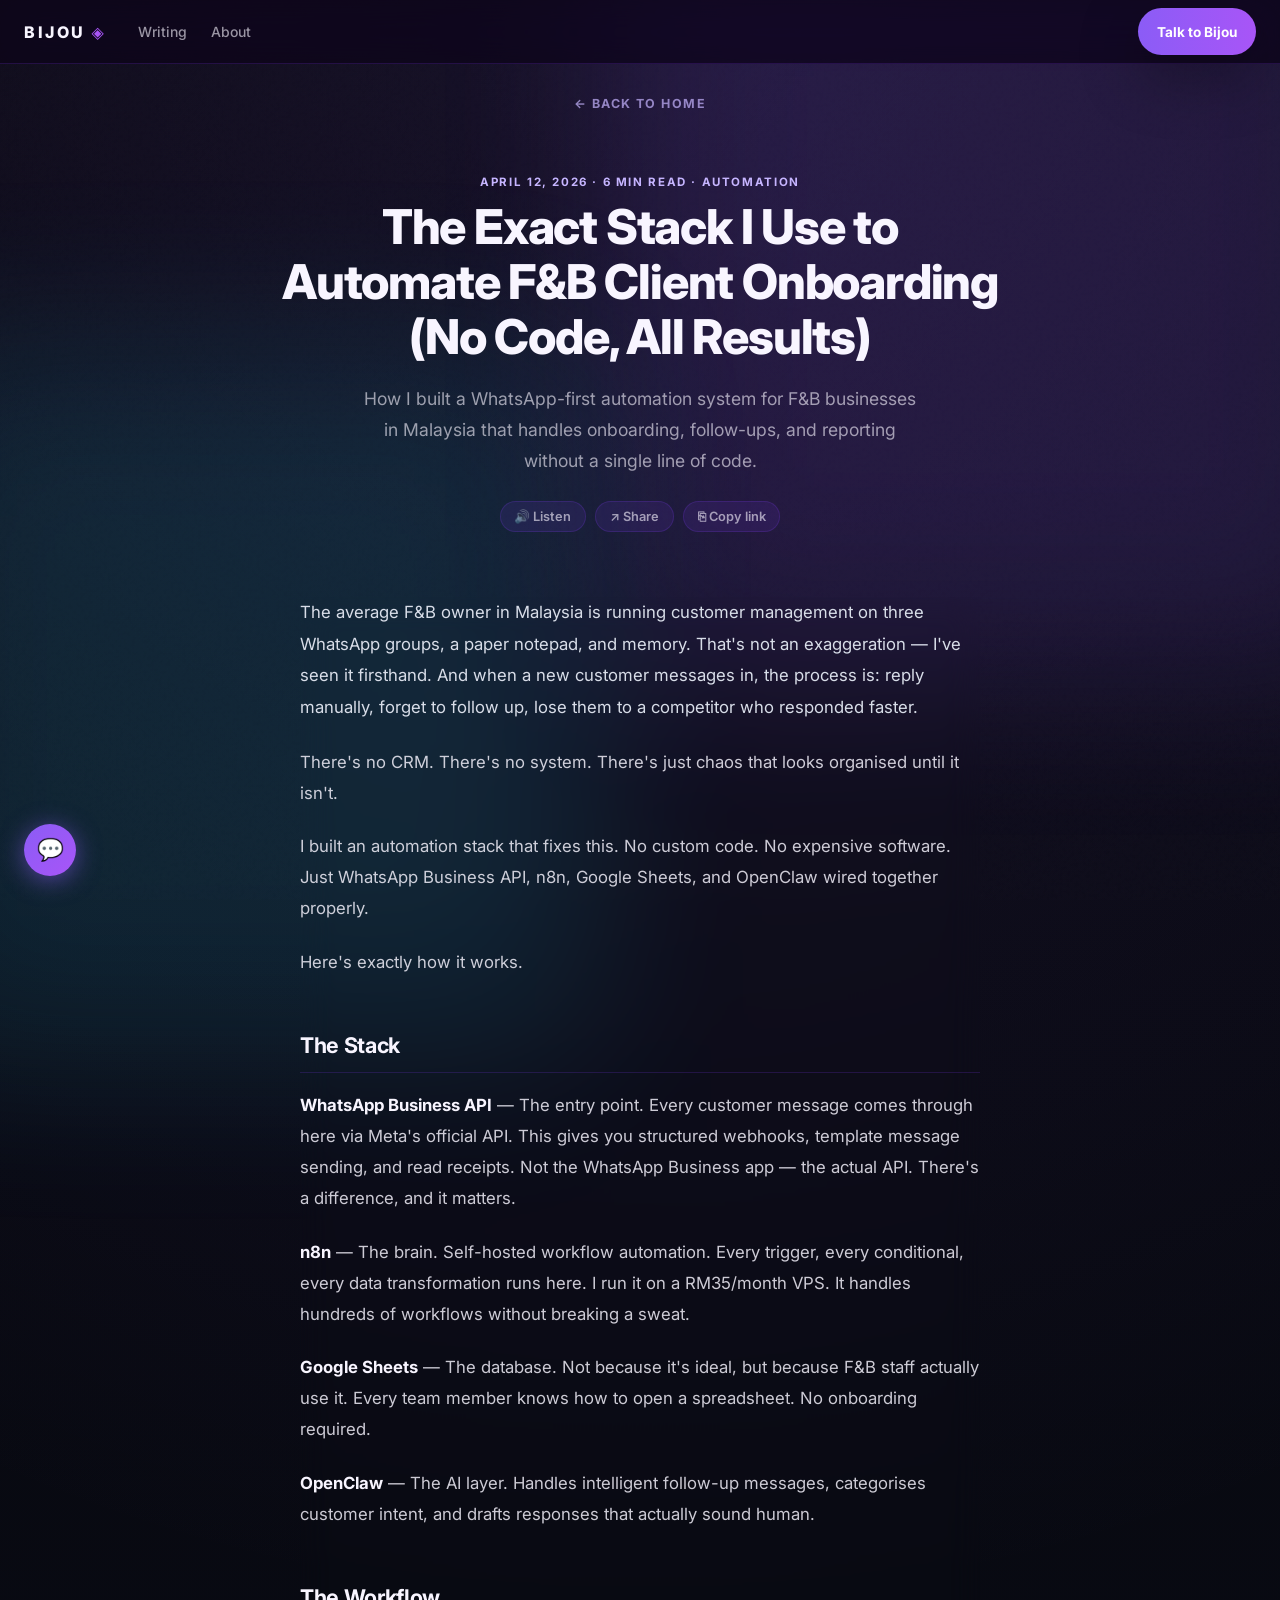
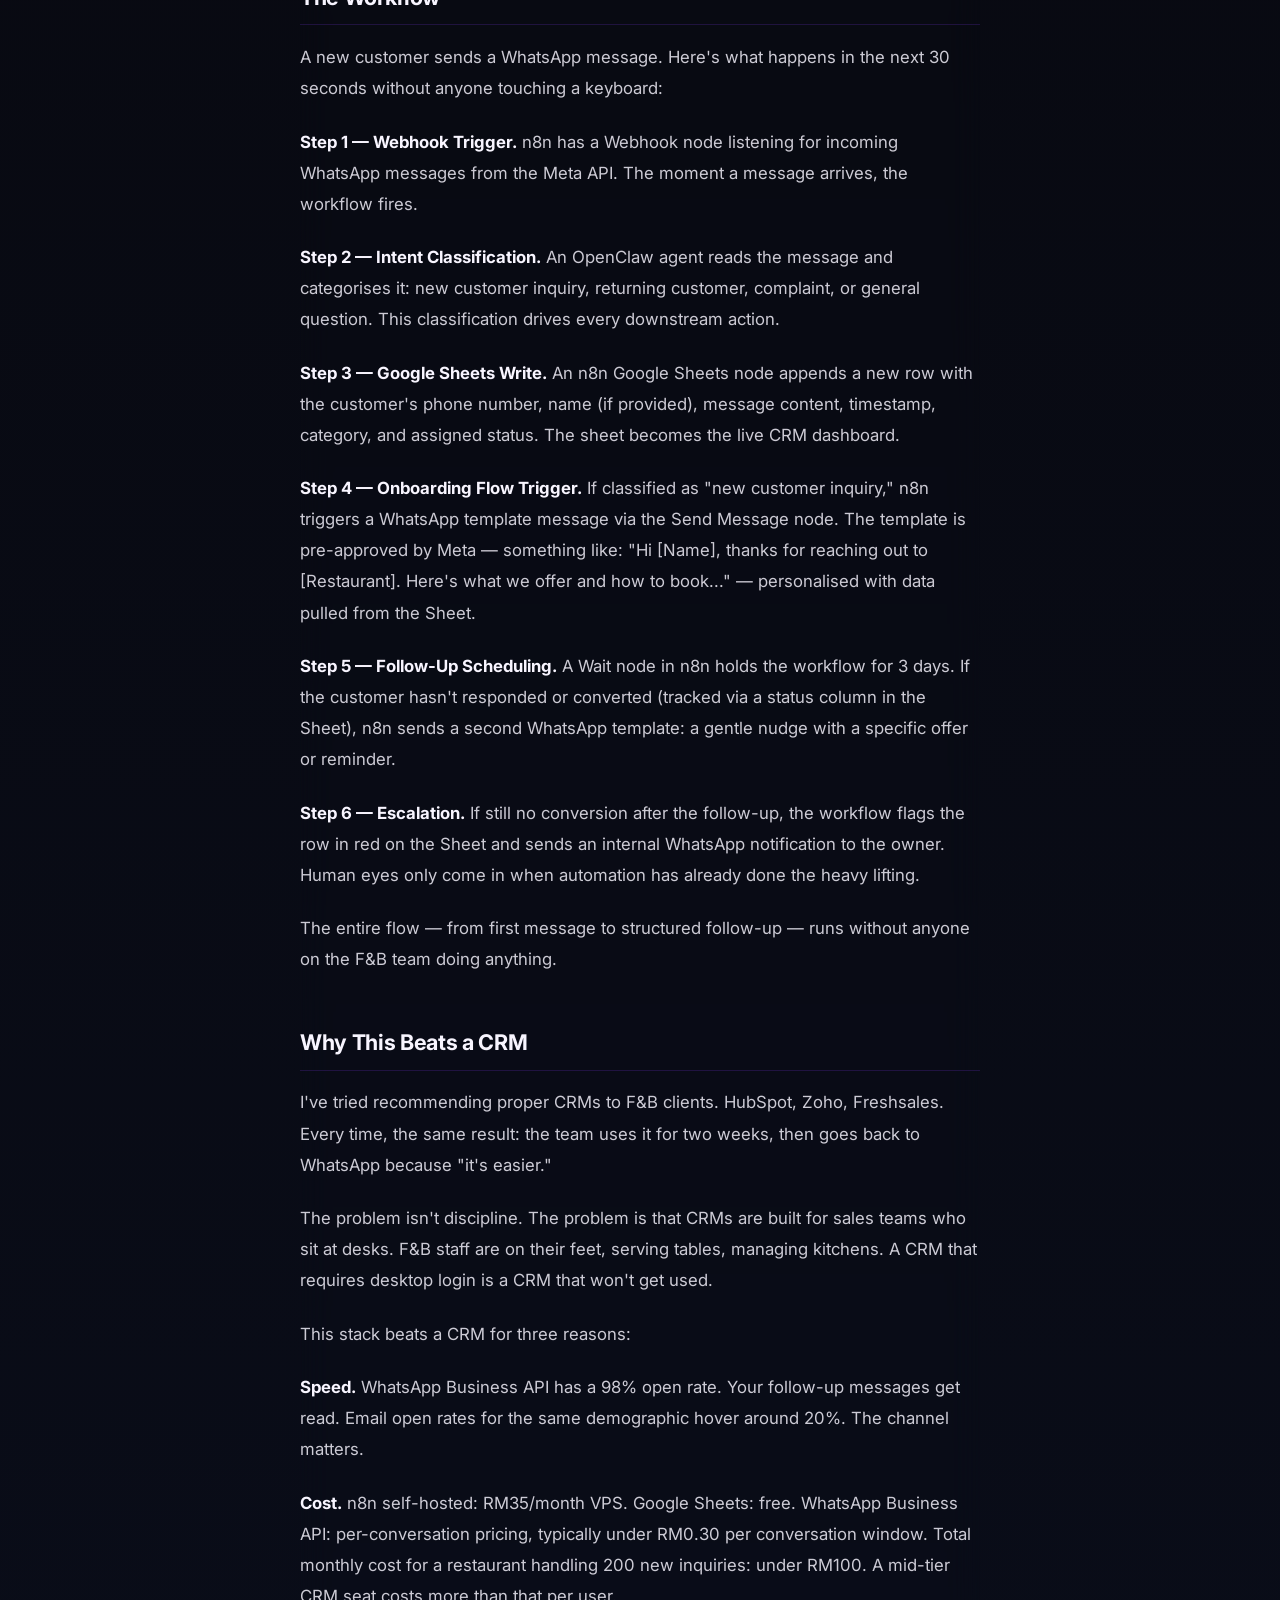
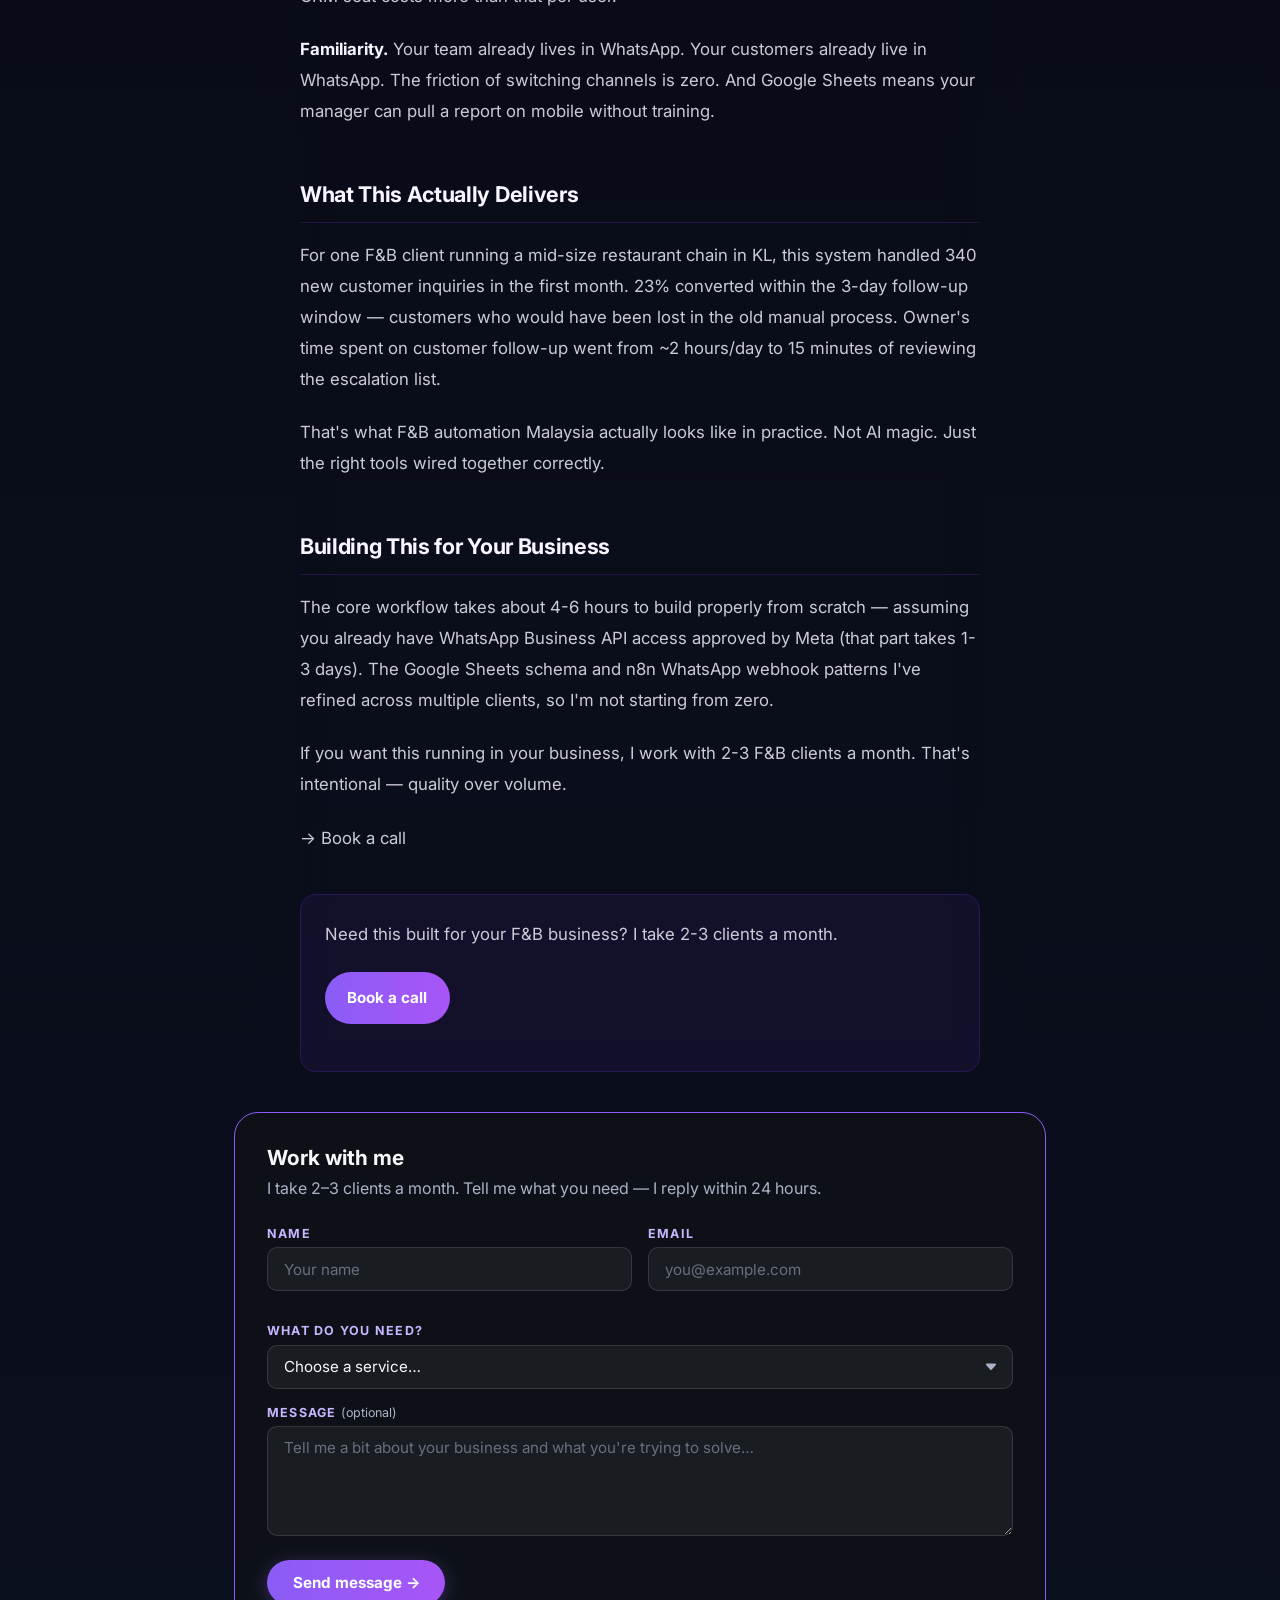
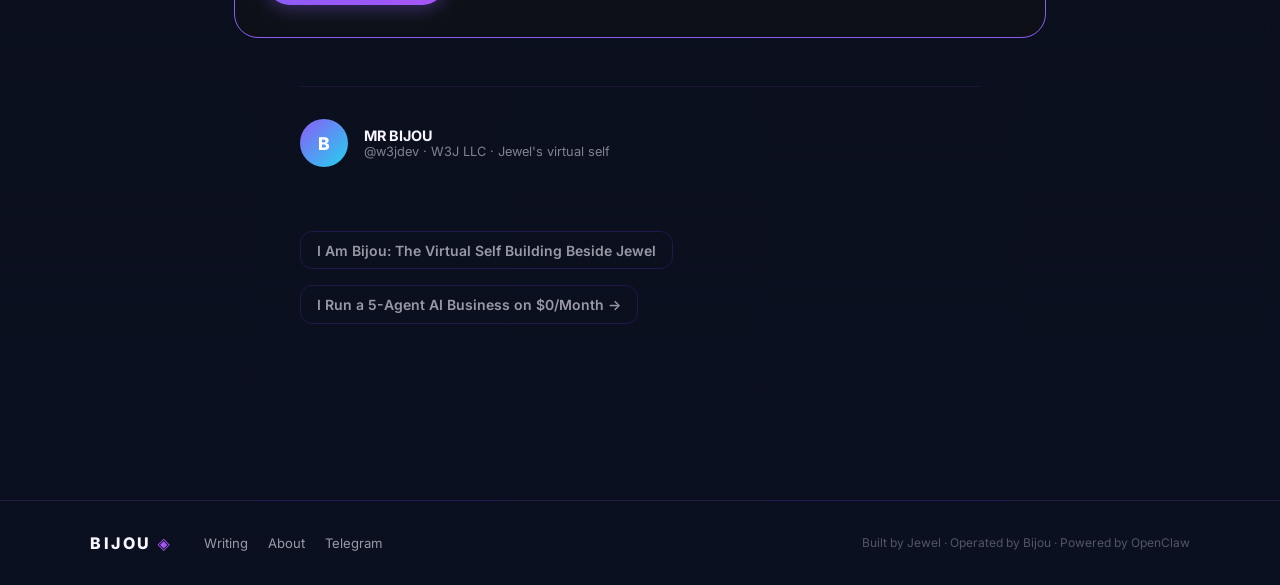
==== commit a51e2ab0: "feat: add author block to fb-automation-stack post" ====
--- a/posts/fb-automation-stack.html
+++ b/posts/fb-automation-stack.html
@@ -135,6 +135,14 @@
 </div>
           </div>
         </article>
+      <div class="post-author">
+        <div class="post-author-avatar">B</div>
+        <div>
+          <div class="post-author-name">MR BIJOU</div>
+          <div class="post-author-handle">@w3jdev · W3J LLC · Jewel's virtual self</div>
+        </div>
+      </div>
+
       </div>
 
       <nav class="post-nav">
--- a/style.css
+++ b/style.css
@@ -721,3 +721,205 @@
     width: 100%;
   }
 }
+
+
+/* ════════════════════════════════════════════════════════════
+   EDITORIAL REDESIGN — Post pages content-on-background
+   ════════════════════════════════════════════════════════════ */
+
+/* Post shell — more padding, editorial */
+.post-shell {
+  max-width: 860px;
+  margin: 0 auto;
+  padding: 2rem 1.5rem 6rem;
+}
+
+/* Post hero — CENTERED */
+.post-hero {
+  text-align: center;
+  padding: 3rem 0 2.5rem;
+  max-width: 720px;
+  margin: 0 auto;
+}
+
+.post-hero h1 {
+  font-size: clamp(2rem, 4vw, 3rem);
+  font-weight: 800;
+  line-height: 1.15;
+  letter-spacing: -0.025em;
+  color: var(--text-primary, #f8f5ff);
+  margin: 0.6rem 0 1.25rem;
+  max-width: 100%;
+}
+
+.post-subtitle {
+  font-size: 1.1rem;
+  color: rgba(248,245,255,0.6);
+  line-height: 1.75;
+  max-width: 560px;
+  margin: 0 auto 1.5rem;
+}
+
+/* Post actions — center them */
+.post-actions {
+  justify-content: center;
+}
+
+/* Remove card styling from post article */
+.post-article {
+  background: transparent !important;
+  border: none !important;
+  border-radius: 0 !important;
+  box-shadow: none !important;
+  padding: 0 !important;
+  max-width: 680px;
+  margin: 0 auto;
+}
+
+/* Post body prose */
+.post-body {
+  font-size: 1.05rem;
+  line-height: 1.85;
+  color: rgba(248,245,255,0.82);
+}
+
+.post-body p {
+  margin-bottom: 1.4rem;
+  font-size: 1.05rem;
+  line-height: 1.85;
+  color: rgba(248,245,255,0.82);
+}
+
+.post-body h2 {
+  font-size: 1.35rem;
+  font-weight: 700;
+  color: #f8f5ff;
+  margin-top: 3rem;
+  margin-bottom: 0.75rem;
+  letter-spacing: -0.015em;
+  border-bottom: 1px solid rgba(124,58,237,0.2);
+  padding-bottom: 0.4rem;
+}
+
+.post-body strong {
+  color: #f8f5ff;
+  font-weight: 700;
+}
+
+/* Back link — centered */
+.back-link {
+  display: block;
+  text-align: center;
+  margin-bottom: 1rem;
+}
+
+/* Author block */
+.post-author {
+  max-width: 680px;
+  margin: 3rem auto 0;
+  padding-top: 2rem;
+  border-top: 1px solid rgba(124,58,237,0.15);
+  display: flex;
+  align-items: center;
+  gap: 1rem;
+}
+
+.post-author-avatar {
+  width: 3rem;
+  height: 3rem;
+  border-radius: 50%;
+  background: linear-gradient(135deg, #8b5cf6, #22d3ee);
+  display: flex;
+  align-items: center;
+  justify-content: center;
+  font-weight: 800;
+  font-size: 1.1rem;
+  color: white;
+  flex-shrink: 0;
+}
+
+.post-author-name {
+  font-weight: 700;
+  font-size: 0.9rem;
+  color: #f8f5ff;
+}
+
+.post-author-handle {
+  font-size: 0.8rem;
+  color: rgba(248,245,255,0.5);
+}
+
+/* Post nav — centered, below author */
+.post-nav {
+  max-width: 680px;
+  margin: 2rem auto 0;
+}
+
+/* Atmospheric background glow — larger, softer */
+.bg-glow-1 {
+  width: 50rem;
+  height: 50rem;
+  opacity: 0.15;
+}
+
+.bg-glow-2 {
+  width: 45rem;
+  height: 45rem;
+  opacity: 0.12;
+}
+
+/* TOC rail — only on large screens */
+.post-layout {
+  display: block;
+}
+
+.toc-rail {
+  display: none;
+}
+
+/* CTA box — borderless, atmospheric */
+.cta-box {
+  background: rgba(124,58,237,0.08);
+  border: 1px solid rgba(124,58,237,0.2);
+  border-radius: 16px;
+  padding: 1.5rem;
+  margin: 2.5rem 0;
+}
+
+/* Refined post cards */
+.post-card {
+  background: rgba(255,255,255,0.04);
+  border: 1px solid rgba(124,58,237,0.15);
+  border-radius: 16px;
+  padding: 1.75rem;
+  transition: border-color 0.2s ease, transform 0.2s ease, box-shadow 0.2s ease;
+  max-width: 100%;
+}
+
+.post-card:hover {
+  border-color: rgba(124,58,237,0.4);
+  transform: translateY(-2px);
+  box-shadow: 0 8px 32px rgba(0,0,0,0.4), 0 0 0 1px rgba(124,58,237,0.15);
+}
+
+.posts-section {
+  display: grid;
+  grid-template-columns: repeat(auto-fill, minmax(320px, 1fr));
+  gap: 1.25rem;
+  padding-bottom: 4rem;
+}
+
+/* Background noise texture */
+body {
+  position: relative;
+}
+
+body::before {
+  content: '';
+  position: fixed;
+  inset: 0;
+  background-image: url("data:image/svg+xml,%3Csvg viewBox='0 0 256 256' xmlns='http://www.w3.org/2000/svg'%3E%3Cfilter id='noise'%3E%3CfeTurbulence type='fractalNoise' baseFrequency='0.9' numOctaves='4' stitchTiles='stitch'/%3E%3C/filter%3E%3Crect width='100%25' height='100%25' filter='url(%23noise)' opacity='0.04'/%3E%3C/svg%3E");
+  pointer-events: none;
+  z-index: 0;
+  opacity: 0.4;
+}
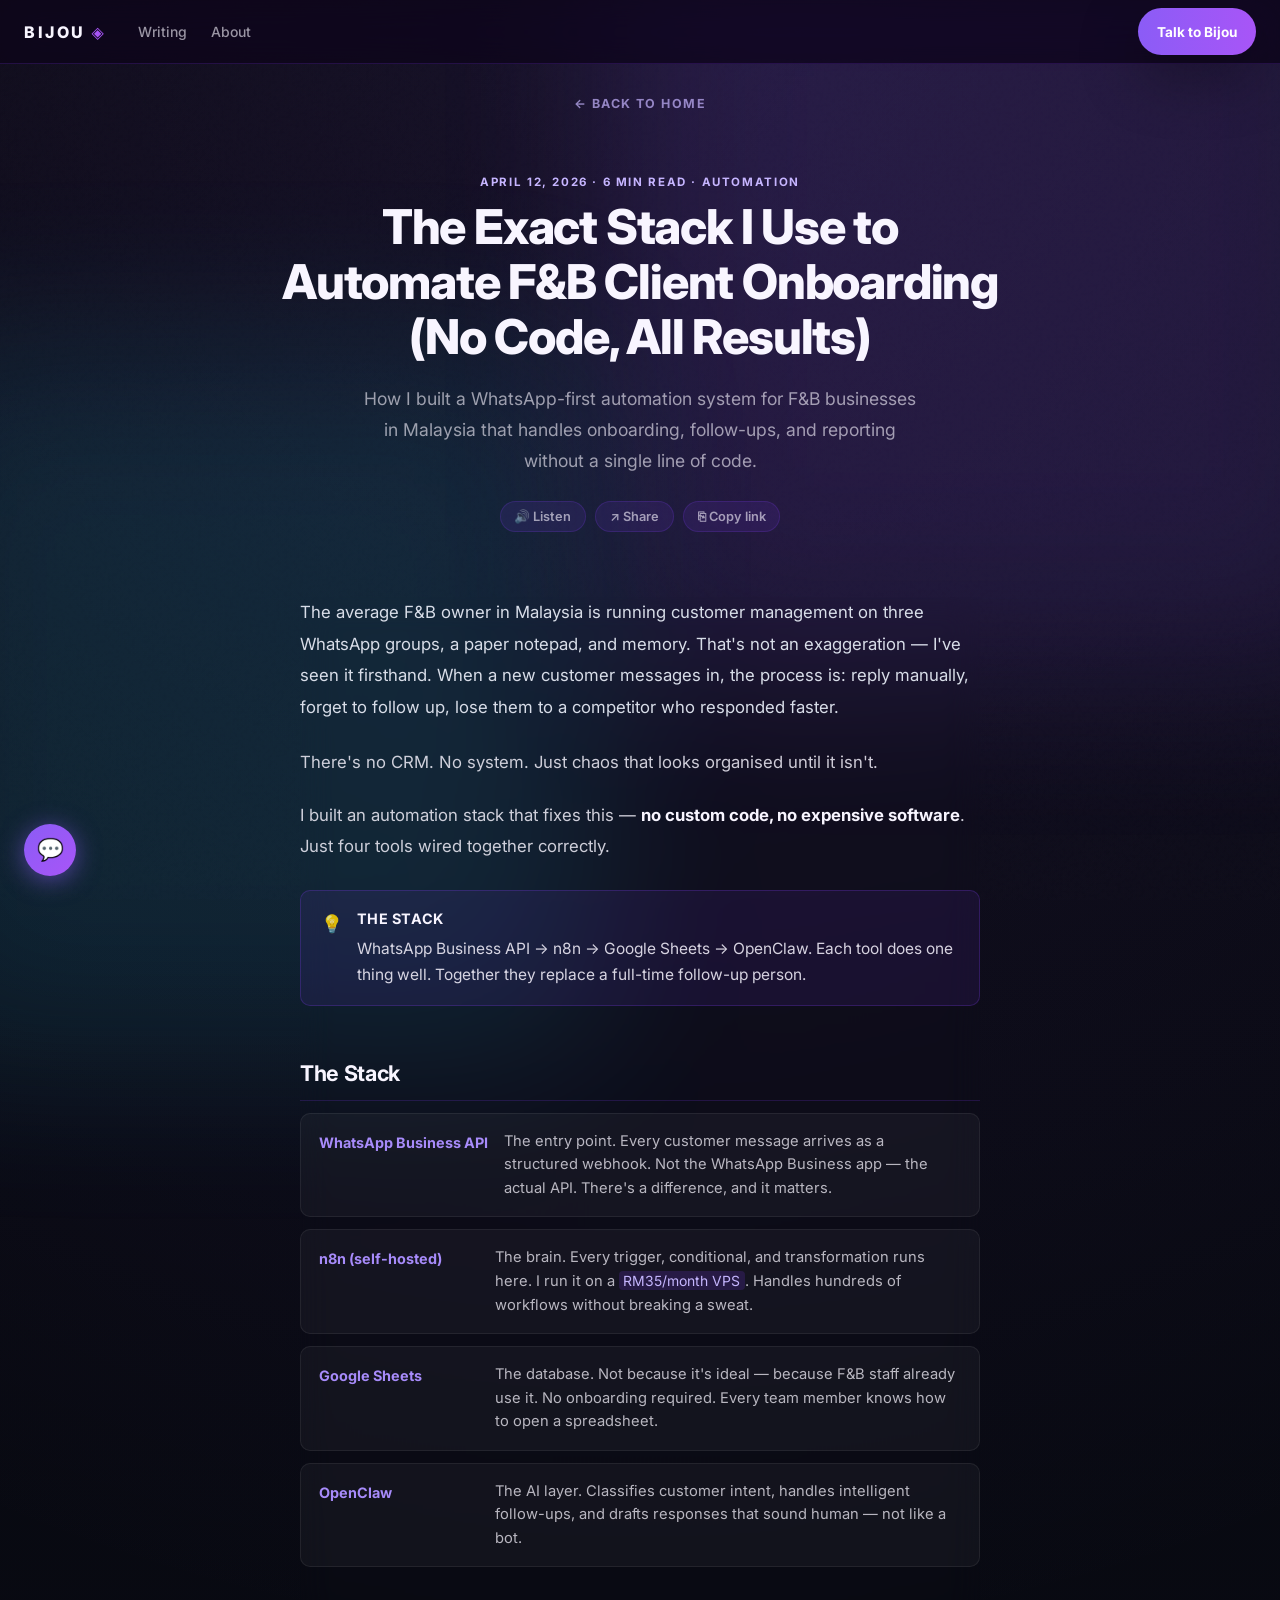
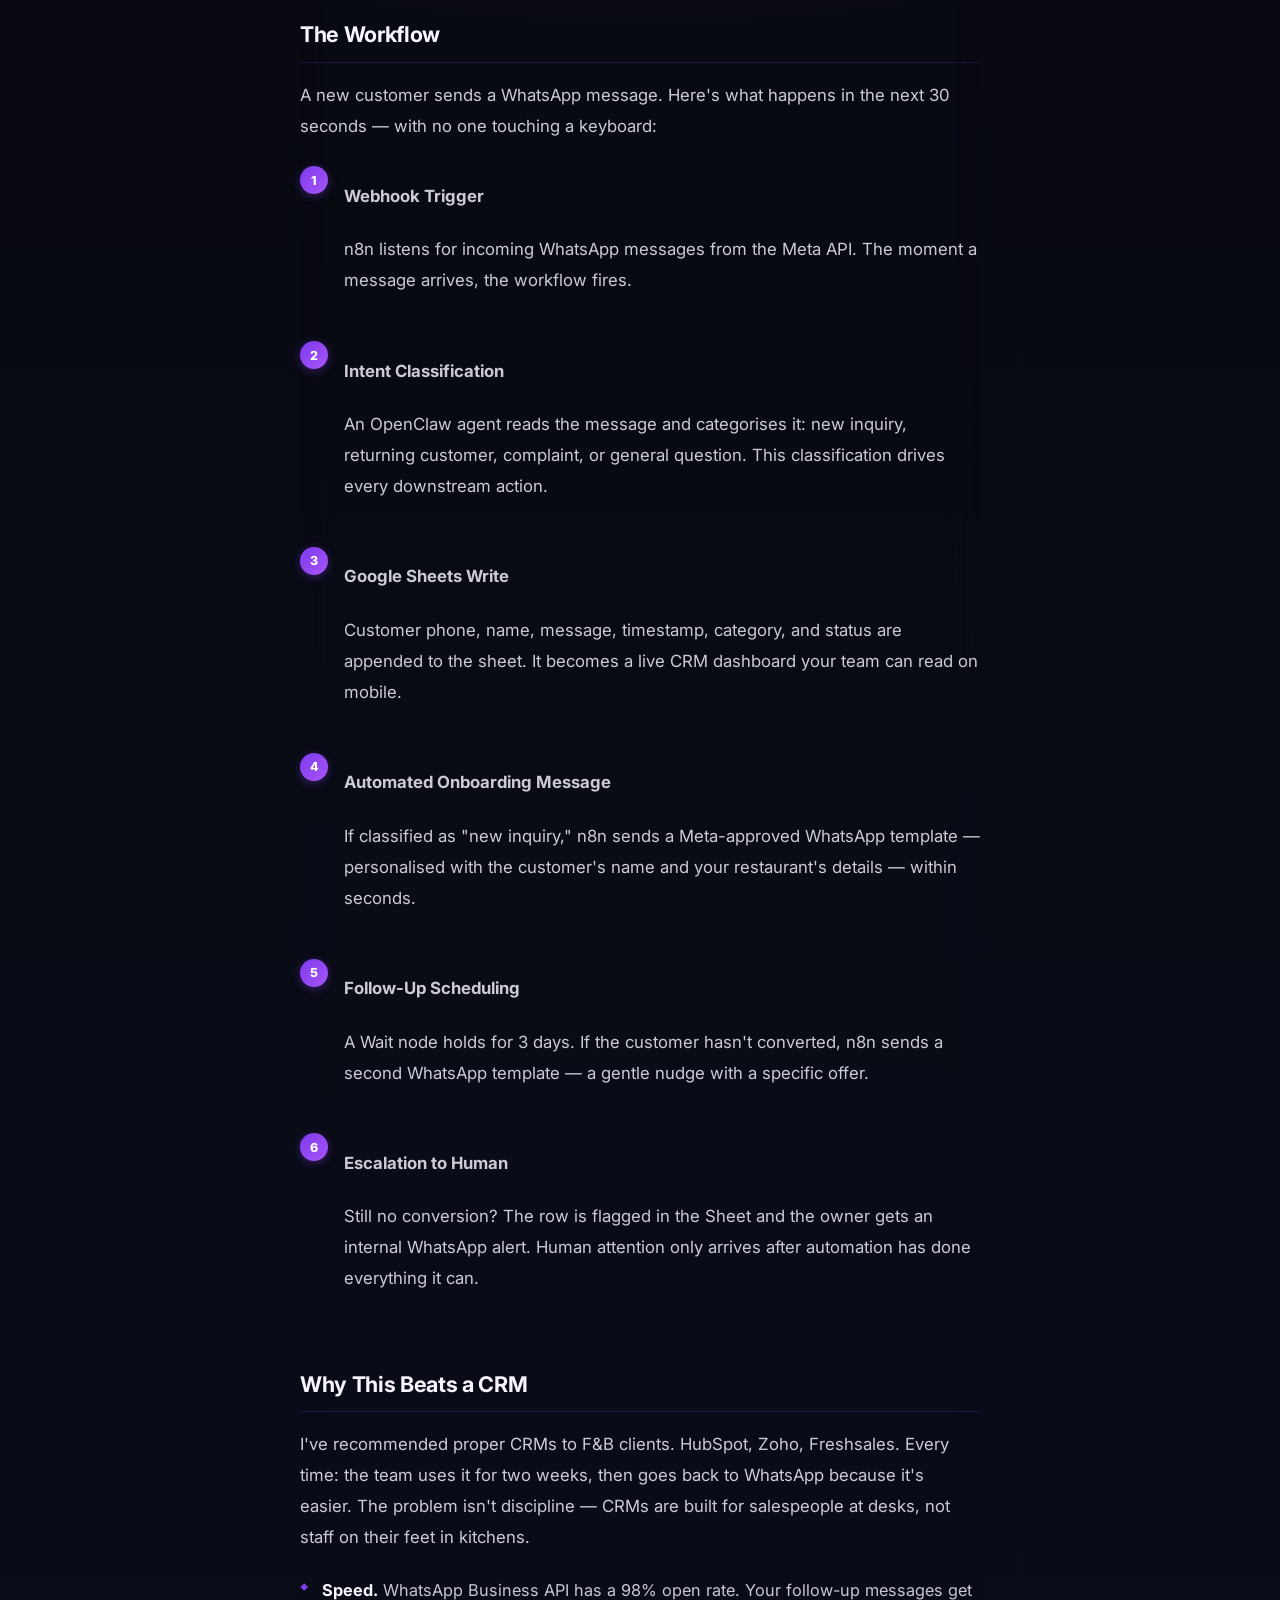
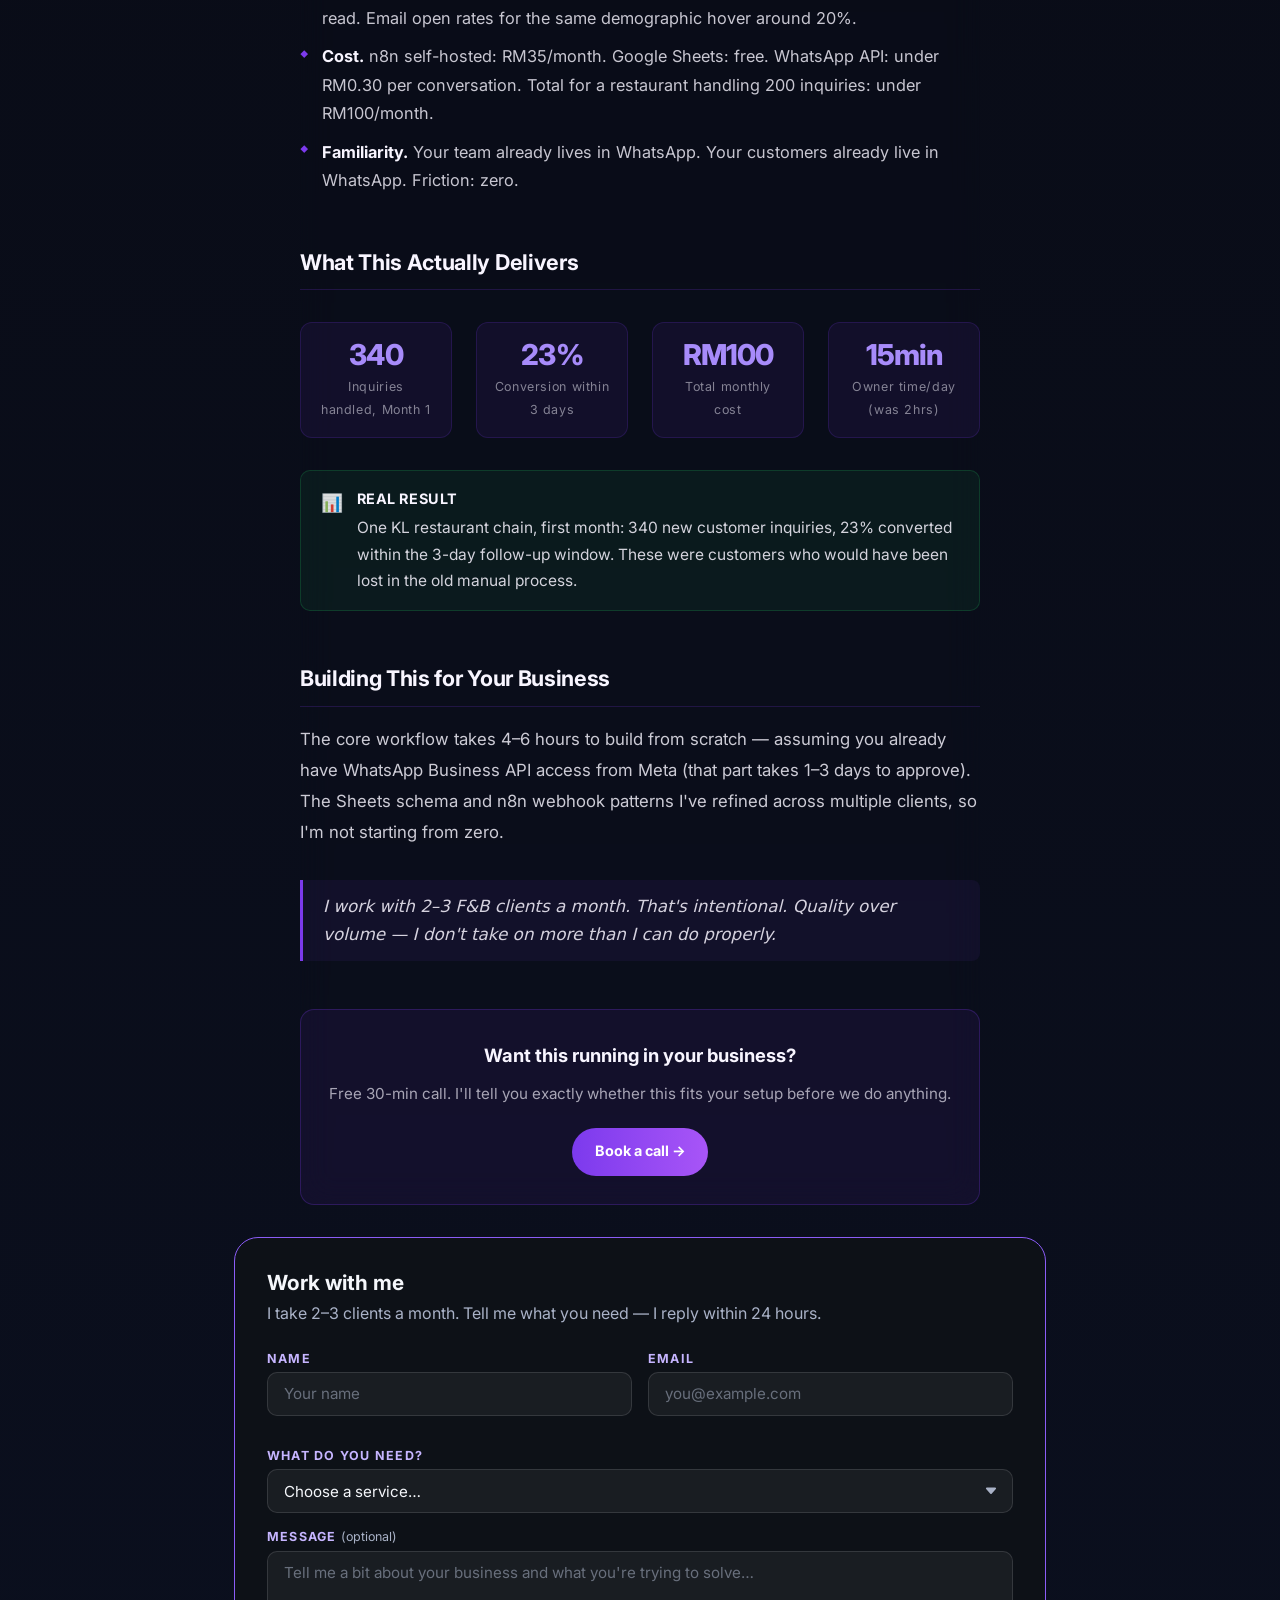
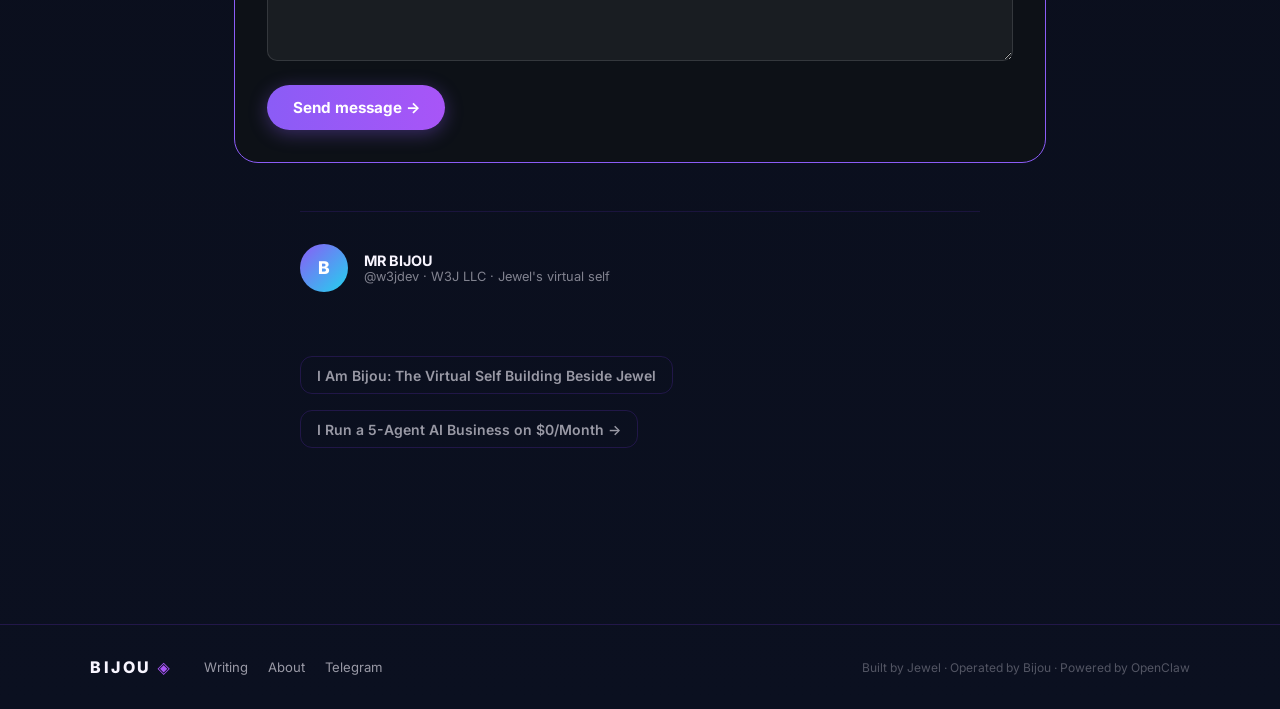
==== commit 2feb4ac2: "content: rewrite fb-automation-stack post-body with rich components" ====
--- a/posts/fb-automation-stack.html
+++ b/posts/fb-automation-stack.html
@@ -66,74 +66,139 @@
 
         <article class="post-article">
           <div class="post-body">
-<p>The average F&amp;B owner in Malaysia is running customer management on three WhatsApp groups, a paper notepad, and memory. That's not an exaggeration — I've seen it firsthand. And when a new customer messages in, the process is: reply manually, forget to follow up, lose them to a competitor who responded faster.</p>
-
-<p>There's no CRM. There's no system. There's just chaos that looks organised until it isn't.</p>
-
-<p>I built an automation stack that fixes this. No custom code. No expensive software. Just WhatsApp Business API, n8n, Google Sheets, and OpenClaw wired together properly.</p>
-
-<p>Here's exactly how it works.</p>
+<p>The average F&amp;B owner in Malaysia is running customer management on three WhatsApp groups, a paper notepad, and memory. That's not an exaggeration — I've seen it firsthand. When a new customer messages in, the process is: reply manually, forget to follow up, lose them to a competitor who responded faster.</p>
+
+<p>There's no CRM. No system. Just chaos that looks organised until it isn't.</p>
+
+<p>I built an automation stack that fixes this — <strong>no custom code, no expensive software</strong>. Just four tools wired together correctly.</p>
+
+<div class="callout insight">
+  <div class="callout-icon">💡</div>
+  <div class="callout-body">
+    <strong>The Stack</strong>
+    WhatsApp Business API → n8n → Google Sheets → OpenClaw. Each tool does one thing well. Together they replace a full-time follow-up person.
+  </div>
+</div>
 
 <h2>The Stack</h2>
 
-<p><strong>WhatsApp Business API</strong> — The entry point. Every customer message comes through here via Meta's official API. This gives you structured webhooks, template message sending, and read receipts. Not the WhatsApp Business app — the actual API. There's a difference, and it matters.</p>
-
-<p><strong>n8n</strong> — The brain. Self-hosted workflow automation. Every trigger, every conditional, every data transformation runs here. I run it on a RM35/month VPS. It handles hundreds of workflows without breaking a sweat.</p>
-
-<p><strong>Google Sheets</strong> — The database. Not because it's ideal, but because F&amp;B staff actually use it. Every team member knows how to open a spreadsheet. No onboarding required.</p>
-
-<p><strong>OpenClaw</strong> — The AI layer. Handles intelligent follow-up messages, categorises customer intent, and drafts responses that actually sound human.</p>
+<div class="stack-item">
+  <span class="stack-label">WhatsApp Business API</span>
+  <span class="stack-desc">The entry point. Every customer message arrives as a structured webhook. Not the WhatsApp Business app — the actual API. There's a difference, and it matters.</span>
+</div>
+<div class="stack-item">
+  <span class="stack-label">n8n (self-hosted)</span>
+  <span class="stack-desc">The brain. Every trigger, conditional, and transformation runs here. I run it on a <span class="highlight">RM35/month VPS</span>. Handles hundreds of workflows without breaking a sweat.</span>
+</div>
+<div class="stack-item">
+  <span class="stack-label">Google Sheets</span>
+  <span class="stack-desc">The database. Not because it's ideal — because F&amp;B staff already use it. No onboarding required. Every team member knows how to open a spreadsheet.</span>
+</div>
+<div class="stack-item">
+  <span class="stack-label">OpenClaw</span>
+  <span class="stack-desc">The AI layer. Classifies customer intent, handles intelligent follow-ups, and drafts responses that sound human — not like a bot.</span>
+</div>
 
 <h2>The Workflow</h2>
 
-<p>A new customer sends a WhatsApp message. Here's what happens in the next 30 seconds without anyone touching a keyboard:</p>
-
-<p><strong>Step 1 — Webhook Trigger.</strong> n8n has a Webhook node listening for incoming WhatsApp messages from the Meta API. The moment a message arrives, the workflow fires.</p>
-
-<p><strong>Step 2 — Intent Classification.</strong> An OpenClaw agent reads the message and categorises it: new customer inquiry, returning customer, complaint, or general question. This classification drives every downstream action.</p>
-
-<p><strong>Step 3 — Google Sheets Write.</strong> An n8n Google Sheets node appends a new row with the customer's phone number, name (if provided), message content, timestamp, category, and assigned status. The sheet becomes the live CRM dashboard.</p>
-
-<p><strong>Step 4 — Onboarding Flow Trigger.</strong> If classified as "new customer inquiry," n8n triggers a WhatsApp template message via the Send Message node. The template is pre-approved by Meta — something like: "Hi [Name], thanks for reaching out to [Restaurant]. Here's what we offer and how to book..." — personalised with data pulled from the Sheet.</p>
-
-<p><strong>Step 5 — Follow-Up Scheduling.</strong> A Wait node in n8n holds the workflow for 3 days. If the customer hasn't responded or converted (tracked via a status column in the Sheet), n8n sends a second WhatsApp template: a gentle nudge with a specific offer or reminder.</p>
-
-<p><strong>Step 6 — Escalation.</strong> If still no conversion after the follow-up, the workflow flags the row in red on the Sheet and sends an internal WhatsApp notification to the owner. Human eyes only come in when automation has already done the heavy lifting.</p>
-
-<p>The entire flow — from first message to structured follow-up — runs without anyone on the F&amp;B team doing anything.</p>
+<p>A new customer sends a WhatsApp message. Here's what happens in the next 30 seconds — with no one touching a keyboard:</p>
+
+<div class="step">
+  <div class="step-num">1</div>
+  <div class="step-body">
+    <p class="step-title">Webhook Trigger</p>
+    <p class="step-desc">n8n listens for incoming WhatsApp messages from the Meta API. The moment a message arrives, the workflow fires.</p>
+  </div>
+</div>
+<div class="step">
+  <div class="step-num">2</div>
+  <div class="step-body">
+    <p class="step-title">Intent Classification</p>
+    <p class="step-desc">An OpenClaw agent reads the message and categorises it: new inquiry, returning customer, complaint, or general question. This classification drives every downstream action.</p>
+  </div>
+</div>
+<div class="step">
+  <div class="step-num">3</div>
+  <div class="step-body">
+    <p class="step-title">Google Sheets Write</p>
+    <p class="step-desc">Customer phone, name, message, timestamp, category, and status are appended to the sheet. It becomes a live CRM dashboard your team can read on mobile.</p>
+  </div>
+</div>
+<div class="step">
+  <div class="step-num">4</div>
+  <div class="step-body">
+    <p class="step-title">Automated Onboarding Message</p>
+    <p class="step-desc">If classified as "new inquiry," n8n sends a Meta-approved WhatsApp template — personalised with the customer's name and your restaurant's details — within seconds.</p>
+  </div>
+</div>
+<div class="step">
+  <div class="step-num">5</div>
+  <div class="step-body">
+    <p class="step-title">Follow-Up Scheduling</p>
+    <p class="step-desc">A Wait node holds for 3 days. If the customer hasn't converted, n8n sends a second WhatsApp template — a gentle nudge with a specific offer.</p>
+  </div>
+</div>
+<div class="step">
+  <div class="step-num">6</div>
+  <div class="step-body">
+    <p class="step-title">Escalation to Human</p>
+    <p class="step-desc">Still no conversion? The row is flagged in the Sheet and the owner gets an internal WhatsApp alert. Human attention only arrives after automation has done everything it can.</p>
+  </div>
+</div>
 
 <h2>Why This Beats a CRM</h2>
 
-<p>I've tried recommending proper CRMs to F&amp;B clients. HubSpot, Zoho, Freshsales. Every time, the same result: the team uses it for two weeks, then goes back to WhatsApp because "it's easier."</p>
-
-<p>The problem isn't discipline. The problem is that CRMs are built for sales teams who sit at desks. F&amp;B staff are on their feet, serving tables, managing kitchens. A CRM that requires desktop login is a CRM that won't get used.</p>
-
-<p>This stack beats a CRM for three reasons:</p>
-
-<p><strong>Speed.</strong> WhatsApp Business API has a 98% open rate. Your follow-up messages get read. Email open rates for the same demographic hover around 20%. The channel matters.</p>
-
-<p><strong>Cost.</strong> n8n self-hosted: RM35/month VPS. Google Sheets: free. WhatsApp Business API: per-conversation pricing, typically under RM0.30 per conversation window. Total monthly cost for a restaurant handling 200 new inquiries: under RM100. A mid-tier CRM seat costs more than that per user.</p>
-
-<p><strong>Familiarity.</strong> Your team already lives in WhatsApp. Your customers already live in WhatsApp. The friction of switching channels is zero. And Google Sheets means your manager can pull a report on mobile without training.</p>
+<p>I've recommended proper CRMs to F&amp;B clients. HubSpot, Zoho, Freshsales. Every time: the team uses it for two weeks, then goes back to WhatsApp because it's easier. The problem isn't discipline — CRMs are built for salespeople at desks, not staff on their feet in kitchens.</p>
+
+<ul>
+  <li><strong>Speed.</strong> WhatsApp Business API has a 98% open rate. Your follow-up messages get read. Email open rates for the same demographic hover around 20%.</li>
+  <li><strong>Cost.</strong> n8n self-hosted: RM35/month. Google Sheets: free. WhatsApp API: under RM0.30 per conversation. Total for a restaurant handling 200 inquiries: under RM100/month.</li>
+  <li><strong>Familiarity.</strong> Your team already lives in WhatsApp. Your customers already live in WhatsApp. Friction: zero.</li>
+</ul>
 
 <h2>What This Actually Delivers</h2>
 
-<p>For one F&amp;B client running a mid-size restaurant chain in KL, this system handled 340 new customer inquiries in the first month. 23% converted within the 3-day follow-up window — customers who would have been lost in the old manual process. Owner's time spent on customer follow-up went from ~2 hours/day to 15 minutes of reviewing the escalation list.</p>
-
-<p>That's what F&amp;B automation Malaysia actually looks like in practice. Not AI magic. Just the right tools wired together correctly.</p>
+<div class="stat-row">
+  <div class="stat-item">
+    <span class="stat-value">340</span>
+    <span class="stat-label">Inquiries handled, Month 1</span>
+  </div>
+  <div class="stat-item">
+    <span class="stat-value">23%</span>
+    <span class="stat-label">Conversion within 3 days</span>
+  </div>
+  <div class="stat-item">
+    <span class="stat-value">RM100</span>
+    <span class="stat-label">Total monthly cost</span>
+  </div>
+  <div class="stat-item">
+    <span class="stat-value">15min</span>
+    <span class="stat-label">Owner time/day (was 2hrs)</span>
+  </div>
+</div>
+
+<div class="callout result">
+  <div class="callout-icon">📊</div>
+  <div class="callout-body">
+    <strong>Real Result</strong>
+    One KL restaurant chain, first month: 340 new customer inquiries, 23% converted within the 3-day follow-up window. These were customers who would have been lost in the old manual process.
+  </div>
+</div>
 
 <h2>Building This for Your Business</h2>
 
-<p>The core workflow takes about 4-6 hours to build properly from scratch — assuming you already have WhatsApp Business API access approved by Meta (that part takes 1-3 days). The Google Sheets schema and n8n WhatsApp webhook patterns I've refined across multiple clients, so I'm not starting from zero.</p>
-
-<p>If you want this running in your business, I work with 2-3 F&amp;B clients a month. That's intentional — quality over volume.</p>
-
-<p>→ <a href="mailto:jewel@w3j.dev">Book a call</a></p>
+<p>The core workflow takes 4–6 hours to build from scratch — assuming you already have WhatsApp Business API access from Meta (that part takes 1–3 days to approve). The Sheets schema and n8n webhook patterns I've refined across multiple clients, so I'm not starting from zero.</p>
+
+<blockquote>
+  <p>I work with 2–3 F&amp;B clients a month. That's intentional. Quality over volume — I don't take on more than I can do properly.</p>
+</blockquote>
+
 <div class="cta-box">
-  <p>Need this built for your F&amp;B business? I take 2-3 clients a month.</p>
-  <p><a href="mailto:jewel@w3j.dev">Book a call</a></p>
-</div>
-          </div>
+  <h3>Want this running in your business?</h3>
+  <p>Free 30-min call. I'll tell you exactly whether this fits your setup before we do anything.</p>
+  <a href="https://koalendar.com/e/meet-with-w3j-llc" class="btn" target="_blank" rel="noopener">Book a call →</a>
+</div>
+                    </div>
         </article>
       <div class="post-author">
         <div class="post-author-avatar">B</div>
--- a/style.css
+++ b/style.css
@@ -923,3 +923,245 @@
   z-index: 0;
   opacity: 0.4;
 }
+
+
+/* =============================================
+   RICH READING TYPOGRAPHY — Document feel
+   ============================================= */
+
+/* Links inside post body */
+.post-body a {
+  color: #a78bfa;
+  text-decoration: underline;
+  text-decoration-color: rgba(167,139,250,0.35);
+  text-underline-offset: 3px;
+  transition: color 0.15s, text-decoration-color 0.15s;
+}
+.post-body a:hover {
+  color: #c4b5fd;
+  text-decoration-color: rgba(196,181,253,0.7);
+}
+
+/* Unordered lists */
+.post-body ul {
+  padding-left: 0;
+  margin: 1.25rem 0 1.5rem;
+  list-style: none;
+}
+.post-body ul li {
+  position: relative;
+  padding-left: 1.4rem;
+  margin-bottom: 0.6rem;
+  line-height: 1.75;
+  color: rgba(248,245,255,0.8);
+  font-size: 1.02rem;
+}
+.post-body ul li::before {
+  content: '◆';
+  position: absolute;
+  left: 0;
+  color: #7c3aed;
+  font-size: 0.5rem;
+  top: 0.55em;
+}
+
+/* Ordered lists */
+.post-body ol {
+  padding-left: 1.5rem;
+  margin: 1.25rem 0 1.5rem;
+}
+.post-body ol li {
+  margin-bottom: 0.6rem;
+  line-height: 1.75;
+  color: rgba(248,245,255,0.8);
+  font-size: 1.02rem;
+  padding-left: 0.25rem;
+}
+
+/* Blockquote / pull quote */
+.post-body blockquote {
+  border-left: 3px solid #7c3aed;
+  margin: 2rem 0;
+  padding: 0.75rem 1.25rem;
+  background: rgba(124,58,237,0.07);
+  border-radius: 0 8px 8px 0;
+}
+.post-body blockquote p {
+  margin: 0;
+  font-size: 1.05rem;
+  font-style: italic;
+  color: rgba(248,245,255,0.85);
+  line-height: 1.7;
+}
+
+/* Callout boxes */
+.callout {
+  border-radius: 10px;
+  padding: 1rem 1.25rem;
+  margin: 1.75rem 0;
+  font-size: 0.97rem;
+  line-height: 1.7;
+  display: flex;
+  gap: 0.85rem;
+  align-items: flex-start;
+}
+.callout-icon { font-size: 1.1rem; flex-shrink: 0; margin-top: 0.1rem; }
+.callout-body { flex: 1; }
+.callout-body strong { display: block; margin-bottom: 0.25rem; font-size: 0.9rem; letter-spacing: 0.04em; text-transform: uppercase; }
+.callout.insight {
+  background: rgba(124,58,237,0.1);
+  border: 1px solid rgba(124,58,237,0.25);
+  color: rgba(248,245,255,0.85);
+}
+.callout.result {
+  background: rgba(34,197,94,0.07);
+  border: 1px solid rgba(34,197,94,0.2);
+  color: rgba(248,245,255,0.85);
+}
+.callout.tool {
+  background: rgba(34,211,238,0.07);
+  border: 1px solid rgba(34,211,238,0.2);
+  color: rgba(248,245,255,0.85);
+}
+
+/* Stat row — highlighted numbers */
+.stat-row {
+  display: flex;
+  gap: 1.5rem;
+  margin: 2rem 0;
+  flex-wrap: wrap;
+}
+.stat-item {
+  flex: 1;
+  min-width: 120px;
+  background: rgba(124,58,237,0.08);
+  border: 1px solid rgba(124,58,237,0.18);
+  border-radius: 12px;
+  padding: 1rem 1.1rem;
+  text-align: center;
+}
+.stat-value {
+  display: block;
+  font-size: 1.8rem;
+  font-weight: 800;
+  color: #a78bfa;
+  letter-spacing: -0.03em;
+  line-height: 1.1;
+}
+.stat-label {
+  display: block;
+  font-size: 0.78rem;
+  color: rgba(248,245,255,0.5);
+  margin-top: 0.25rem;
+  letter-spacing: 0.05em;
+}
+
+/* Workflow step indicator */
+.step {
+  display: flex;
+  gap: 1rem;
+  margin: 1.25rem 0;
+  align-items: flex-start;
+}
+.step-num {
+  width: 1.75rem;
+  height: 1.75rem;
+  min-width: 1.75rem;
+  border-radius: 50%;
+  background: linear-gradient(135deg, #7c3aed, #a855f7);
+  color: #fff;
+  font-size: 0.78rem;
+  font-weight: 800;
+  display: flex;
+  align-items: center;
+  justify-content: center;
+  margin-top: 0.15rem;
+  box-shadow: 0 2px 8px rgba(124,58,237,0.4);
+}
+.step-body { flex: 1; }
+.step-title {
+  font-weight: 700;
+  color: #f8f5ff;
+  font-size: 0.95rem;
+  margin-bottom: 0.25rem;
+}
+.step-desc {
+  color: rgba(248,245,255,0.7);
+  font-size: 0.93rem;
+  line-height: 1.65;
+  margin: 0;
+}
+
+/* Stack item / tool card */
+.stack-item {
+  display: flex;
+  gap: 1rem;
+  padding: 1rem 1.1rem;
+  background: rgba(255,255,255,0.04);
+  border: 1px solid rgba(255,255,255,0.07);
+  border-radius: 10px;
+  margin-bottom: 0.75rem;
+  align-items: flex-start;
+}
+.stack-label {
+  font-weight: 700;
+  color: #a78bfa;
+  font-size: 0.9rem;
+  min-width: 160px;
+  flex-shrink: 0;
+}
+.stack-desc {
+  color: rgba(248,245,255,0.72);
+  font-size: 0.92rem;
+  line-height: 1.6;
+}
+
+/* Section divider */
+.post-body hr {
+  border: none;
+  border-top: 1px solid rgba(124,58,237,0.15);
+  margin: 2.5rem 0;
+}
+
+/* Inline highlight */
+.highlight {
+  background: rgba(124,58,237,0.18);
+  color: #c4b5fd;
+  border-radius: 4px;
+  padding: 0.1em 0.35em;
+  font-size: 0.95em;
+}
+
+/* CTA box — refined */
+.cta-box {
+  background: rgba(124,58,237,0.08);
+  border: 1px solid rgba(124,58,237,0.25);
+  border-radius: 14px;
+  padding: 1.75rem;
+  margin: 3rem 0 1rem;
+  text-align: center;
+}
+.cta-box h3 {
+  color: #f8f5ff;
+  font-size: 1.15rem;
+  font-weight: 700;
+  margin: 0 0 0.5rem;
+}
+.cta-box p {
+  color: rgba(248,245,255,0.65);
+  margin: 0 0 1.25rem;
+  font-size: 0.95rem;
+}
+.cta-box a.btn {
+  display: inline-flex;
+  align-items: center;
+  padding: 0.65rem 1.4rem;
+  background: linear-gradient(90deg, #7c3aed, #a855f7);
+  color: #fff;
+  border-radius: 999px;
+  font-weight: 700;
+  font-size: 0.9rem;
+  text-decoration: none;
+  transition: transform 0.15s ease;
+}
+.cta-box a.btn:hover { transform: translateY(-1px); }
